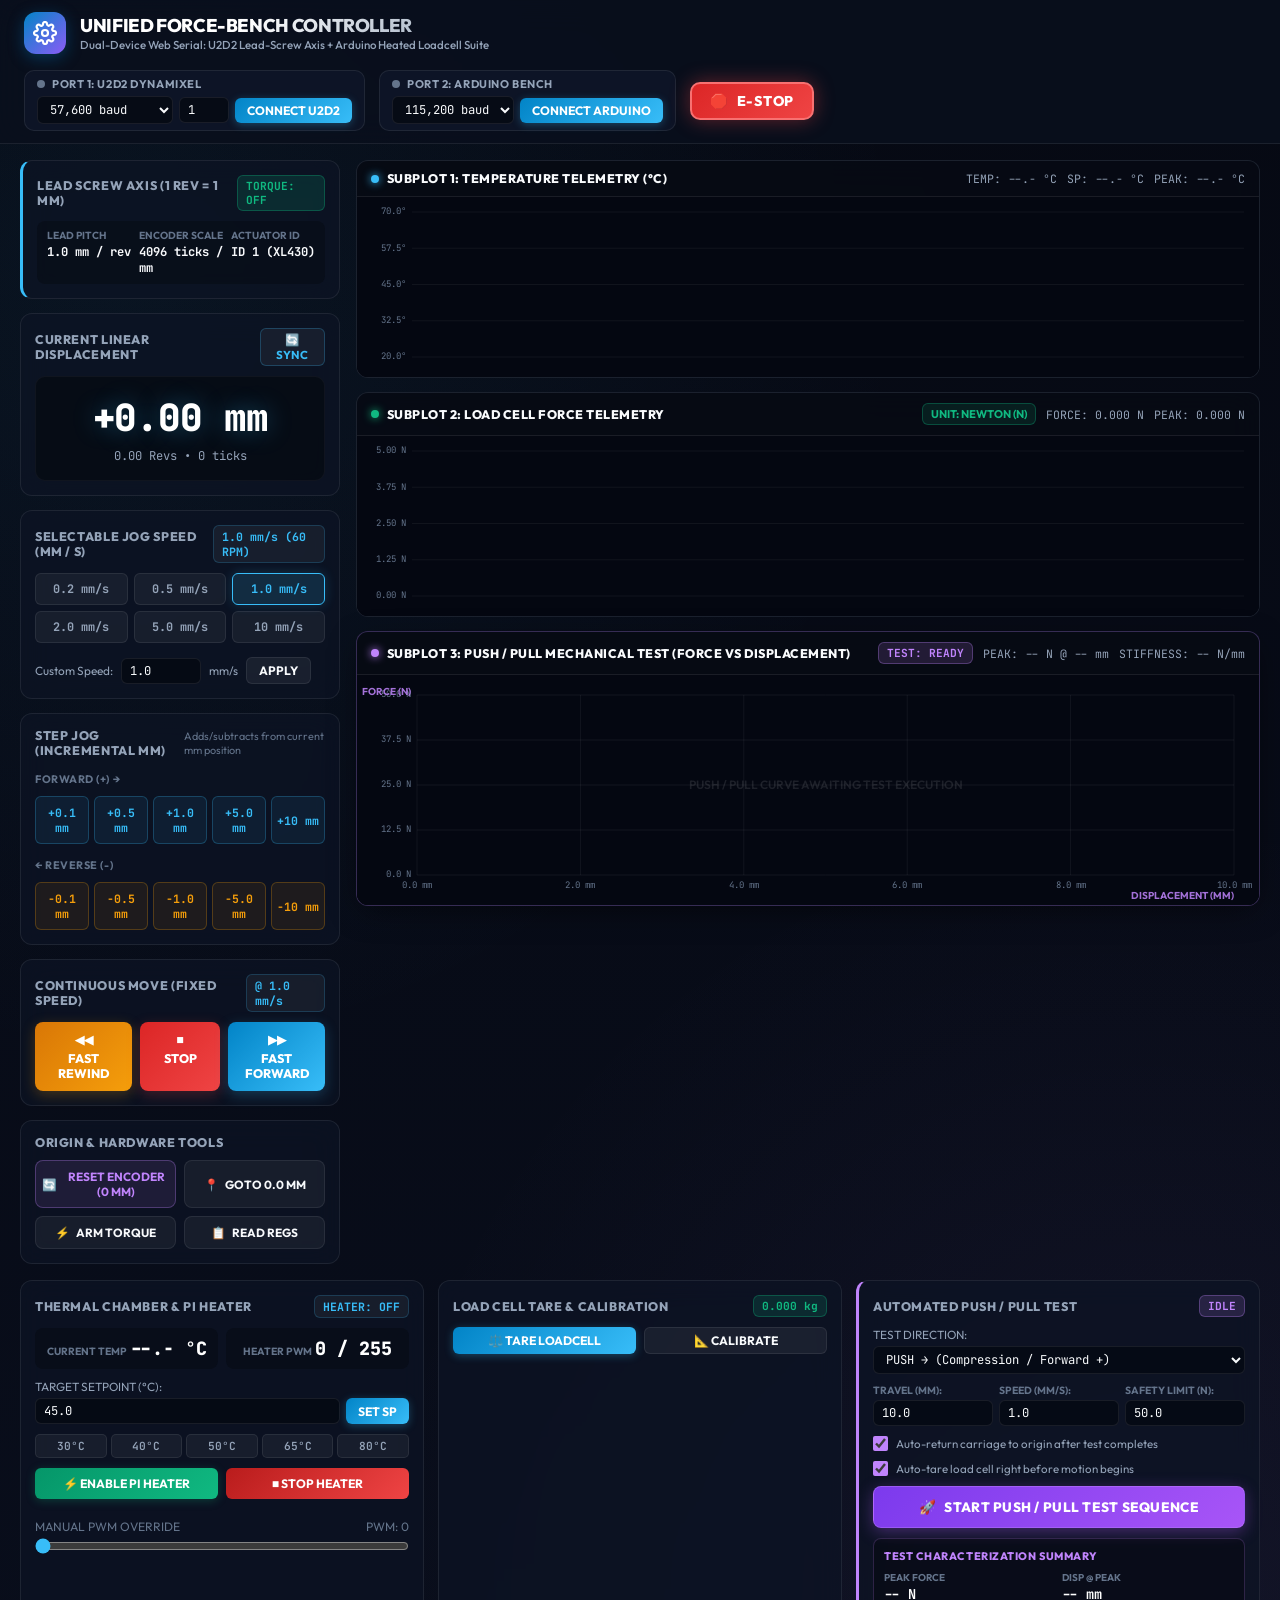
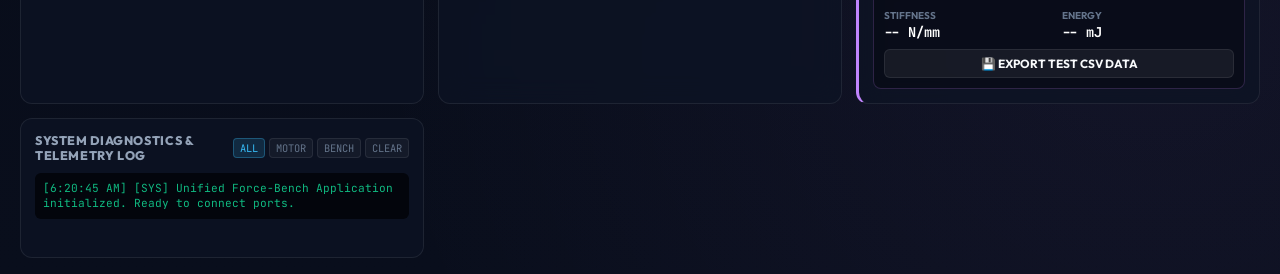
==== UnifiedForceBench/index.html @ 1273f261 "Unified Force Bench web application files" ====
<!DOCTYPE html>
<html lang="en">
<head>
  <meta charset="UTF-8">
  <meta name="viewport" content="width=device-width, initial-scale=1.0">
  <title>Unified Force-Bench Controller</title>
  <meta name="description" content="Unified Web Serial hardware controller for U2D2 Robotis Dynamixel lead-screw actuator and Arduino Heated Force-Bench loadcell telemetry.">

  <!-- Typography: Outfit & JetBrains Mono -->
  <link rel="preconnect" href="https://fonts.googleapis.com">
  <link rel="preconnect" href="https://fonts.gstatic.com" crossorigin>
  <link href="https://fonts.googleapis.com/css2?family=JetBrains+Mono:wght@400;500;600;700&family=Outfit:wght@400;500;600;700;800&display=swap" rel="stylesheet">

  <link rel="stylesheet" href="style.css">
</head>
<body>

  <!-- Top Global Header -->
  <header class="app-header">
    <div class="brand-group">
      <div class="brand-icon">
        <svg viewBox="0 0 24 24" fill="none" stroke="currentColor" stroke-width="2.2" stroke-linecap="round" stroke-linejoin="round">
          <circle cx="12" cy="12" r="3"></circle>
          <path d="M19.4 15a1.65 1.65 0 0 0 .33 1.82l.06.06a2 2 0 0 1 0 2.83 2 2 0 0 1-2.83 0l-.06-.06a1.65 1.65 0 0 0-1.82-.33 1.65 1.65 0 0 0-1 1.51V21a2 2 0 0 1-2 2 2 2 0 0 1-2-2v-.09A1.65 1.65 0 0 0 9 19.4a1.65 1.65 0 0 0-1.82.33l-.06.06a2 2 0 0 1-2.83 0 2 2 0 0 1 0-2.83l.06-.06a1.65 1.65 0 0 0 .33-1.82 1.65 1.65 0 0 0-1.51-1H3a2 2 0 0 1-2-2 2 2 0 0 1 2-2h.09A1.65 1.65 0 0 0 4.6 9a1.65 1.65 0 0 0-.33-1.82l-.06-.06a2 2 0 0 1 0-2.83 2 2 0 0 1 2.83 0l.06.06a1.65 1.65 0 0 0 1.82.33H9a1.65 1.65 0 0 0 1-1.51V3a2 2 0 0 1 2-2 2 2 0 0 1 2 2v.09a1.65 1.65 0 0 0 1 1.51 1.65 1.65 0 0 0 1.82-.33l.06-.06a2 2 0 0 1 2.83 0 2 2 0 0 1 0 2.83l-.06.06a1.65 1.65 0 0 0-.33 1.82V9a1.65 1.65 0 0 0 1.51 1H21a2 2 0 0 1 2 2 2 2 0 0 1-2 2h-.09a1.65 1.65 0 0 0-1.51 1z"></path>
        </svg>
      </div>
      <div>
        <div class="brand-title">UNIFIED FORCE-BENCH CONTROLLER</div>
        <div class="brand-sub">Dual-Device Web Serial: U2D2 Lead-Screw Axis + Arduino Heated Loadcell Suite</div>
      </div>
    </div>

    <!-- Dual Web Serial Ports Bar -->
    <div class="header-ports-row">
      <!-- Port 1: U2D2 Dynamixel Motor -->
      <div class="port-card" id="cardMotorPort">
        <div class="port-header">
          <span class="port-indicator" id="indMotor"></span>
          <span class="port-name">PORT 1: U2D2 DYNAMIXEL</span>
        </div>
        <div class="port-controls">
          <select id="motorBaudSelect" class="port-select">
            <option value="57600" selected>57,600 baud</option>
            <option value="115200">115,200 baud</option>
            <option value="1000000">1,000,000 baud</option>
            <option value="2000000">2,000,000 baud</option>
          </select>
          <input type="number" id="motorIdInput" class="port-input" value="1" min="1" max="253" title="Actuator ID" style="width: 50px;">
          <button id="btnConnectMotor" class="btn-primary-sm">CONNECT U2D2</button>
        </div>
      </div>

      <!-- Port 2: Arduino Heated Force Bench -->
      <div class="port-card" id="cardArduinoPort">
        <div class="port-header">
          <span class="port-indicator" id="indArduino"></span>
          <span class="port-name">PORT 2: ARDUINO BENCH</span>
        </div>
        <div class="port-controls">
          <select id="arduinoBaudSelect" class="port-select">
            <option value="115200" selected>115,200 baud</option>
            <option value="57600">57,600 baud</option>
            <option value="9600">9,600 baud</option>
          </select>
          <button id="btnConnectArduino" class="btn-primary-sm">CONNECT ARDUINO</button>
        </div>
      </div>

      <!-- Master Emergency Stop -->
      <button id="btnEmergencyStop" class="btn-estop" title="Immediately Disarm Motor Torque and Shut Off Heater PWM">
        <span>🛑</span>
        <span>E-STOP</span>
      </button>
    </div>
  </header>

  <!-- Main Multi-Column Workspace -->
  <main class="main-layout">

    <!-- Left Column: Lead Screw Axis Motion Controller -->
    <section class="panel-column motion-column">
      
      <!-- Lead Screw Configuration Specs -->
      <div class="glass-box highlight-box">
        <div class="box-title-row">
          <span class="box-title">LEAD SCREW AXIS (1 REV = 1 MM)</span>
          <span class="badge-emerald" id="badgeTorqueState">TORQUE: OFF</span>
        </div>
        <div class="lead-spec-grid">
          <div class="spec-item">
            <span class="spec-label">LEAD PITCH</span>
            <span class="spec-val">1.0 mm / rev</span>
          </div>
          <div class="spec-item">
            <span class="spec-label">ENCODER SCALE</span>
            <span class="spec-val">4096 ticks / mm</span>
          </div>
          <div class="spec-item">
            <span class="spec-label">ACTUATOR ID</span>
            <span class="spec-val" id="dispActiveId">ID 1 (XL430)</span>
          </div>
        </div>
      </div>

      <!-- Live Linear Position Readout -->
      <div class="glass-box">
        <div class="box-title-row">
          <span class="box-title">CURRENT LINEAR DISPLACEMENT</span>
          <button id="btnSyncMotor" class="btn-icon-text" title="Sync Mode & Torque with Motor">🔄 SYNC</button>
        </div>
        <div class="position-hero">
          <div class="pos-main" id="dispLinearMm">+0.00 mm</div>
          <div class="pos-sub">
            <span id="dispRevs">0.00 Revs</span> &bull;
            <span id="dispTicks">0 ticks</span>
          </div>
        </div>
      </div>

      <!-- Selectable Linear Speed in mm/s -->
      <div class="glass-box">
        <div class="box-title-row">
          <span class="box-title">SELECTABLE JOG SPEED (MM / S)</span>
          <span class="val-pill" id="dispCurrentSpeed">1.0 mm/s (60 RPM)</span>
        </div>
        <div class="speed-preset-grid">
          <button class="speed-btn" data-speed="0.2">0.2 mm/s</button>
          <button class="speed-btn" data-speed="0.5">0.5 mm/s</button>
          <button class="speed-btn active" data-speed="1.0">1.0 mm/s</button>
          <button class="speed-btn" data-speed="2.0">2.0 mm/s</button>
          <button class="speed-btn" data-speed="5.0">5.0 mm/s</button>
          <button class="speed-btn" data-speed="10.0">10 mm/s</button>
        </div>
        <div class="custom-speed-row">
          <label for="inputCustomSpeed">Custom Speed:</label>
          <input type="number" id="inputCustomSpeed" class="input-dark" value="1.0" min="0.1" max="25" step="0.1" style="width: 80px;">
          <span>mm/s</span>
          <button id="btnApplyCustomSpeed" class="btn-subtle">APPLY</button>
        </div>
      </div>

      <!-- Incremental Jog Controls (Relative to Current Position) -->
      <div class="glass-box">
        <div class="box-title-row">
          <span class="box-title">STEP JOG (INCREMENTAL MM)</span>
          <span class="box-sub">Adds/subtracts from current mm position</span>
        </div>
        
        <div class="jog-section-label">FORWARD (+) &rarr;</div>
        <div class="jog-grid">
          <button class="jog-pill jog-fwd" data-jog="0.1">+0.1 mm</button>
          <button class="jog-pill jog-fwd" data-jog="0.5">+0.5 mm</button>
          <button class="jog-pill jog-fwd" data-jog="1.0">+1.0 mm</button>
          <button class="jog-pill jog-fwd" data-jog="5.0">+5.0 mm</button>
          <button class="jog-pill jog-fwd" data-jog="10.0">+10 mm</button>
        </div>

        <div class="jog-section-label">&larr; REVERSE (-)</div>
        <div class="jog-grid">
          <button class="jog-pill jog-rev" data-jog="-0.1">-0.1 mm</button>
          <button class="jog-pill jog-rev" data-jog="-0.5">-0.5 mm</button>
          <button class="jog-pill jog-rev" data-jog="-1.0">-1.0 mm</button>
          <button class="jog-pill jog-rev" data-jog="-5.0">-5.0 mm</button>
          <button class="jog-pill jog-rev" data-jog="-10.0">-10 mm</button>
        </div>
      </div>

      <!-- Continuous Move (Fast Forward & Rewind) -->
      <div class="glass-box">
        <div class="box-title-row">
          <span class="box-title">CONTINUOUS MOVE (FIXED SPEED)</span>
          <span class="val-pill" id="dispContSpeed">@ 1.0 mm/s</span>
        </div>
        <div class="continuous-btn-group">
          <button id="btnFastRewind" class="btn-continuous btn-rewind" title="Continuous Move Reverse at current speed">
            <span>◀◀</span>
            <span>FAST REWIND</span>
          </button>
          <button id="btnHaltMotion" class="btn-continuous btn-halt" title="Immediately Stop Motor">
            <span>■</span>
            <span>STOP</span>
          </button>
          <button id="btnFastForward" class="btn-continuous btn-forward" title="Continuous Move Forward at current speed">
            <span>▶▶</span>
            <span>FAST FORWARD</span>
          </button>
        </div>
      </div>

      <!-- Origin & Multi-Turn Encoder Tools -->
      <div class="glass-box">
        <div class="box-title">ORIGIN & HARDWARE TOOLS</div>
        <div class="tools-btn-grid">
          <button id="btnResetEncoder" class="btn-tool btn-tool-purple" title="Execute Protocol 2.0 Clear (0x10) instruction to zero multi-turn encoder at current location">
            <span>🔄</span>
            <span>RESET ENCODER (0 MM)</span>
          </button>
          <button id="btnGotoOrigin" class="btn-tool" title="Rotate carriage directly to 0.0 mm origin">
            <span>📍</span>
            <span>GOTO 0.0 MM</span>
          </button>
          <button id="btnToggleTorque" class="btn-tool" title="Arm or Disarm Motor Torque">
            <span>⚡</span>
            <span id="labelToggleTorque">ARM TORQUE</span>
          </button>
          <button id="btnHomingOffset" class="btn-tool" title="Read current actuator hardware registers">
            <span>📋</span>
            <span>READ REGS</span>
          </button>
        </div>
      </div>

    </section>

    <!-- Center Column: Triple Subplots Oscilloscope -->
    <section class="panel-column plot-column">
      
      <!-- Subplot 1: Temperature vs Time -->
      <div class="plot-card">
        <div class="plot-card-header">
          <div class="plot-title-group">
            <span class="plot-dot dot-cyan"></span>
            <span class="plot-name">SUBPLOT 1: TEMPERATURE TELEMETRY (&deg;C)</span>
          </div>
          <div class="plot-meta-group">
            <span class="plot-stat" id="statLiveTemp">TEMP: --.- &deg;C</span>
            <span class="plot-stat" id="statLiveSp">SP: --.- &deg;C</span>
            <span class="plot-stat" id="statPeakTemp">PEAK: --.- &deg;C</span>
          </div>
        </div>
        <div class="canvas-wrapper">
          <canvas id="canvasTempPlot" height="180"></canvas>
        </div>
      </div>

      <!-- Subplot 2: Force / Weight vs Time -->
      <div class="plot-card">
        <div class="plot-card-header">
          <div class="plot-title-group">
            <span class="plot-dot dot-emerald"></span>
            <span class="plot-name">SUBPLOT 2: LOAD CELL FORCE TELEMETRY</span>
          </div>
          <div class="plot-meta-group">
            <button id="btnToggleUnits" class="btn-unit-toggle" title="Toggle between Newtons (N) and Kilograms (kg)">UNIT: NEWTON (N)</button>
            <span class="plot-stat" id="statLiveForce">FORCE: 0.000 N</span>
            <span class="plot-stat" id="statPeakForce">PEAK: 0.000 N</span>
          </div>
        </div>
        <div class="canvas-wrapper">
          <canvas id="canvasForcePlot" height="180"></canvas>
        </div>
      </div>

      <!-- Subplot 3: Push / Pull Test (Force vs Displacement) -->
      <div class="plot-card reserved-plot-card">
        <div class="plot-card-header">
          <div class="plot-title-group">
            <span class="plot-dot dot-purple"></span>
            <span class="plot-name">SUBPLOT 3: PUSH / PULL MECHANICAL TEST (FORCE VS DISPLACEMENT)</span>
          </div>
          <div class="plot-meta-group">
            <span class="badge-purple" id="badgeTestState">TEST: READY</span>
            <span class="plot-stat" id="statTestPeak">PEAK: -- N @ -- mm</span>
            <span class="plot-stat" id="statTestStiffness">STIFFNESS: -- N/mm</span>
          </div>
        </div>
        <div class="canvas-wrapper">
          <canvas id="canvasPushPullPlot" height="230"></canvas>
        </div>
      </div>

    </section>

    <!-- Right Column: Thermal Chamber & Automated Push/Pull Runner -->
    <section class="panel-column controls-column">

      <!-- Thermal Chamber & PI Heater Control -->
      <div class="glass-box">
        <div class="box-title-row">
          <span class="box-title">THERMAL CHAMBER & PI HEATER</span>
          <span class="val-pill" id="dispHeaterState">HEATER: OFF</span>
        </div>

        <div class="chamber-grid">
          <div class="chamber-stat-box">
            <span class="stat-box-title">CURRENT TEMP</span>
            <span class="stat-box-val" id="dispChamberTemp">--.- &deg;C</span>
          </div>
          <div class="chamber-stat-box">
            <span class="stat-box-title">HEATER PWM</span>
            <span class="stat-box-val" id="dispChamberPwm">0 / 255</span>
          </div>
        </div>

        <!-- Target Setpoint Input & Presets -->
        <div class="form-row">
          <label for="inputTempSetpoint">TARGET SETPOINT (&deg;C):</label>
          <div style="display: flex; gap: 6px; flex: 1;">
            <input type="number" id="inputTempSetpoint" class="input-dark" value="45.0" min="20" max="150" step="1" style="flex: 1;">
            <button id="btnSetTempSp" class="btn-primary-sm">SET SP</button>
          </div>
        </div>
        <div class="quick-preset-row">
          <button class="preset-btn" data-sp="30">30&deg;C</button>
          <button class="preset-btn" data-sp="40">40&deg;C</button>
          <button class="preset-btn" data-sp="50">50&deg;C</button>
          <button class="preset-btn" data-sp="65">65&deg;C</button>
          <button class="preset-btn" data-sp="80">80&deg;C</button>
        </div>

        <!-- Heater Actions -->
        <div class="dual-btn-row">
          <button id="btnStartHeater" class="btn-accent" title="Send START to Arduino to enable PI closed-loop heating">⚡ ENABLE PI HEATER</button>
          <button id="btnStopHeater" class="btn-danger-sm" title="Send STOP to Arduino to shut off heater">■ STOP HEATER</button>
        </div>

        <!-- Manual PWM Slider -->
        <div class="form-row" style="margin-top: 10px;">
          <div style="display: flex; justify-content: space-between; width: 100%; font-size: 0.76rem; color: var(--text-dim);">
            <span>MANUAL PWM OVERRIDE</span>
            <span id="dispManualPwmVal">PWM: 0</span>
          </div>
          <input type="range" id="sliderManualPwm" min="0" max="255" value="0" class="range-slider">
        </div>
      </div>

      <!-- Load Cell Actions -->
      <div class="glass-box">
        <div class="box-title-row">
          <span class="box-title">LOAD CELL TARE & CALIBRATION</span>
          <span class="badge-emerald" id="dispLoadcellWeight">0.000 kg</span>
        </div>
        <div class="dual-btn-row">
          <button id="btnTareLoadcell" class="btn-primary-sm" title="Send TARE command to zero the HX711 load cell">⚖️ TARE LOADCELL</button>
          <button id="btnCalibratePrompt" class="btn-subtle" title="Calibrate scale with known test weight">📐 CALIBRATE</button>
        </div>
      </div>

      <!-- Push / Pull Automated Mechanical Test Runner -->
      <div class="glass-box highlight-purple">
        <div class="box-title-row">
          <span class="box-title">AUTOMATED PUSH / PULL TEST</span>
          <span class="badge-purple" id="dispTestPhase">IDLE</span>
        </div>

        <div class="form-row">
          <label for="selectTestDirection">TEST DIRECTION:</label>
          <select id="selectTestDirection" class="input-dark">
            <option value="push" selected>PUSH &rarr; (Compression / Forward +)</option>
            <option value="pull">PULL &larr; (Tension / Reverse -)</option>
          </select>
        </div>

        <div class="test-param-grid">
          <div class="param-group">
            <label for="inputTestDistance">TRAVEL (MM):</label>
            <input type="number" id="inputTestDistance" class="input-dark" value="10.0" min="0.5" max="150" step="0.5">
          </div>
          <div class="param-group">
            <label for="inputTestSpeed">SPEED (MM/S):</label>
            <input type="number" id="inputTestSpeed" class="input-dark" value="1.0" min="0.1" max="15" step="0.2">
          </div>
          <div class="param-group">
            <label for="inputMaxForceLimit">SAFETY LIMIT (N):</label>
            <input type="number" id="inputMaxForceLimit" class="input-dark" value="50.0" min="1" max="500" step="5" title="Automatic emergency halt if force exceeds this limit">
          </div>
        </div>

        <div class="checkbox-row">
          <input type="checkbox" id="checkAutoReturn" checked>
          <label for="checkAutoReturn">Auto-return carriage to origin after test completes</label>
        </div>

        <div class="checkbox-row">
          <input type="checkbox" id="checkAutoTare" checked>
          <label for="checkAutoTare">Auto-tare load cell right before motion begins</label>
        </div>

        <!-- Start / Abort Test Button -->
        <button id="btnExecuteTest" class="btn-purple-lg">
          <span>🚀</span>
          <span id="labelExecuteTest">START PUSH / PULL TEST SEQUENCE</span>
        </button>

        <!-- Test Results Card -->
        <div class="test-results-card" id="cardTestResults">
          <div class="results-header">TEST CHARACTERIZATION SUMMARY</div>
          <div class="results-grid">
            <div class="res-item">
              <span class="res-lbl">PEAK FORCE</span>
              <span class="res-val" id="resPeakForce">-- N</span>
            </div>
            <div class="res-item">
              <span class="res-lbl">DISP @ PEAK</span>
              <span class="res-val" id="resPeakDisp">-- mm</span>
            </div>
            <div class="res-item">
              <span class="res-lbl">STIFFNESS</span>
              <span class="res-val" id="resStiffness">-- N/mm</span>
            </div>
            <div class="res-item">
              <span class="res-lbl">ENERGY</span>
              <span class="res-val" id="resEnergy">-- mJ</span>
            </div>
          </div>
          <button id="btnExportCsv" class="btn-csv" disabled>💾 EXPORT TEST CSV DATA</button>
        </div>
      </div>

      <!-- Real-Time Terminal & Diagnostics -->
      <div class="glass-box terminal-box">
        <div class="box-title-row">
          <span class="box-title">SYSTEM DIAGNOSTICS & TELEMETRY LOG</span>
          <div class="filter-tabs">
            <button class="tab-btn active" data-filter="all">ALL</button>
            <button class="tab-btn" data-filter="motor">MOTOR</button>
            <button class="tab-btn" data-filter="bench">BENCH</button>
            <button id="btnClearTerm" class="tab-btn">CLEAR</button>
          </div>
        </div>
        <div class="terminal-log" id="termOutput"></div>
      </div>

    </section>

  </main>

  <!-- Communication Libraries & Logic -->
  <script src="protocol.js"></script>
  <script src="app.js"></script>
</body>
</html>
---- UnifiedForceBench/style.css ----
/* ==========================================================================
   Unified Force-Bench Controller - Master Theme & Stylesheet
   ========================================================================== */

:root {
  --font-main: 'Outfit', -apple-system, BlinkMacSystemFont, 'Segoe UI', Roboto, sans-serif;
  --font-mono: 'JetBrains Mono', monospace;

  /* Theme Palette */
  --bg-main: #060913;
  --bg-panel: rgba(13, 20, 36, 0.72);
  --bg-panel-hover: rgba(18, 28, 50, 0.85);
  --bg-card: rgba(10, 16, 30, 0.85);
  --bg-input: rgba(6, 10, 20, 0.9);

  --border: rgba(255, 255, 255, 0.08);
  --border-subtle: rgba(255, 255, 255, 0.05);
  --border-focus: rgba(56, 189, 248, 0.5);

  --accent-cyan: #38bdf8;
  --accent-cyan-glow: rgba(56, 189, 248, 0.25);
  --accent-emerald: #10b981;
  --accent-emerald-glow: rgba(16, 185, 129, 0.25);
  --accent-amber: #f59e0b;
  --accent-purple: #c084fc;
  --accent-purple-glow: rgba(192, 132, 252, 0.25);
  --accent-rose: #f43f5e;
  --accent-rose-glow: rgba(244, 63, 94, 0.35);

  --text-main: #f8fafc;
  --text-secondary: #94a3b8;
  --text-dim: #64748b;
}

* {
  box-sizing: border-box;
  margin: 0;
  padding: 0;
}

body {
  font-family: var(--font-main);
  background-color: var(--bg-main);
  background-image: 
    radial-gradient(circle at 10% 15%, rgba(56, 189, 248, 0.06) 0%, transparent 40%),
    radial-gradient(circle at 90% 85%, rgba(192, 132, 252, 0.06) 0%, transparent 40%),
    linear-gradient(180deg, #060913 0%, #090e1c 100%);
  color: var(--text-main);
  min-height: 100vh;
  display: flex;
  flex-direction: column;
  overflow-x: hidden;
}

/* ==========================================================================
   Header & Dual Port Connections
   ========================================================================== */

.app-header {
  display: flex;
  justify-content: space-between;
  align-items: center;
  padding: 12px 24px;
  background: rgba(10, 15, 29, 0.88);
  backdrop-filter: blur(16px);
  border-bottom: 1px solid var(--border);
  position: sticky;
  top: 0;
  z-index: 100;
  flex-wrap: wrap;
  gap: 16px;
}

.brand-group {
  display: flex;
  align-items: center;
  gap: 14px;
}

.brand-icon {
  width: 42px;
  height: 42px;
  background: linear-gradient(135deg, #0284c7, #8b5cf6);
  border-radius: 12px;
  display: flex;
  align-items: center;
  justify-content: center;
  color: #fff;
  box-shadow: 0 4px 16px rgba(2, 132, 199, 0.35);
}

.brand-icon svg {
  width: 24px;
  height: 24px;
}

.brand-title {
  font-size: 1.15rem;
  font-weight: 800;
  letter-spacing: -0.02em;
  background: linear-gradient(135deg, #ffffff 40%, #94a3b8 100%);
  -webkit-background-clip: text;
  -webkit-text-fill-color: transparent;
}

.brand-sub {
  font-size: 0.72rem;
  color: var(--text-secondary);
  font-weight: 500;
}

.header-ports-row {
  display: flex;
  align-items: center;
  gap: 14px;
  flex-wrap: wrap;
}

.port-card {
  background: rgba(15, 23, 42, 0.8);
  border: 1px solid var(--border);
  border-radius: 10px;
  padding: 6px 12px;
  display: flex;
  flex-direction: column;
  gap: 5px;
}

.port-card.connected {
  border-color: rgba(16, 185, 129, 0.4);
  box-shadow: 0 0 16px -2px rgba(16, 185, 129, 0.2);
}

.port-header {
  display: flex;
  align-items: center;
  gap: 7px;
  font-size: 0.7rem;
  font-weight: 700;
  color: var(--text-secondary);
  letter-spacing: 0.05em;
  text-transform: uppercase;
}

.port-indicator {
  width: 8px;
  height: 8px;
  border-radius: 50%;
  background: #64748b;
  transition: all 0.3s ease;
}

.port-card.connected .port-indicator {
  background: var(--accent-emerald);
  box-shadow: 0 0 10px var(--accent-emerald);
}

.port-controls {
  display: flex;
  align-items: center;
  gap: 6px;
}

.port-select, .port-input, .input-dark {
  background: var(--bg-input);
  border: 1px solid var(--border);
  color: var(--text-main);
  font-family: var(--font-mono);
  font-size: 0.76rem;
  border-radius: 6px;
  padding: 4px 8px;
  outline: none;
  transition: border-color 0.2s;
}

.port-select:focus, .port-input:focus, .input-dark:focus {
  border-color: var(--border-focus);
}

.btn-primary-sm, .btn-danger-sm, .btn-subtle, .btn-unit-toggle, .btn-icon-text {
  font-family: var(--font-main);
  font-size: 0.76rem;
  font-weight: 700;
  padding: 5px 12px;
  border-radius: 6px;
  border: none;
  cursor: pointer;
  transition: all 0.2s cubic-bezier(0.16, 1, 0.3, 1);
  user-select: none;
}

.btn-primary-sm {
  background: linear-gradient(135deg, #0284c7, #38bdf8);
  color: #fff;
  box-shadow: 0 2px 8px rgba(56, 189, 248, 0.3);
}

.btn-primary-sm:hover:not(:disabled) {
  transform: translateY(-1px);
  box-shadow: 0 4px 12px rgba(56, 189, 248, 0.45);
}

.btn-danger-sm {
  background: linear-gradient(135deg, #b91c1c, #ef4444);
  color: #fff;
}

.btn-danger-sm:hover:not(:disabled) {
  background: linear-gradient(135deg, #dc2626, #f87171);
}

.btn-subtle {
  background: rgba(255, 255, 255, 0.06);
  color: var(--text-main);
  border: 1px solid var(--border);
}

.btn-subtle:hover:not(:disabled) {
  background: rgba(255, 255, 255, 0.12);
  border-color: rgba(255, 255, 255, 0.2);
}

.btn-icon-text {
  background: rgba(255, 255, 255, 0.05);
  color: var(--accent-cyan);
  border: 1px solid rgba(56, 189, 248, 0.25);
  padding: 3px 8px;
  font-size: 0.72rem;
}

.btn-estop {
  background: linear-gradient(135deg, #dc2626, #ef4444);
  color: #fff;
  font-family: var(--font-main);
  font-size: 0.88rem;
  font-weight: 800;
  letter-spacing: 0.05em;
  padding: 8px 18px;
  border-radius: 10px;
  border: 2px solid #f87171;
  box-shadow: 0 0 20px rgba(239, 68, 68, 0.4);
  display: flex;
  align-items: center;
  gap: 8px;
  cursor: pointer;
  transition: all 0.2s cubic-bezier(0.16, 1, 0.3, 1);
}

.btn-estop:hover {
  transform: scale(1.04);
  box-shadow: 0 0 28px rgba(239, 68, 68, 0.65);
}

/* ==========================================================================
   Main 3-Column Layout
   ========================================================================== */

.main-layout {
  display: grid;
  grid-template-columns: 340px 1fr 340px;
  gap: 16px;
  padding: 16px 20px;
  flex: 1;
}

@media (max-width: 1400px) {
  .main-layout {
    grid-template-columns: 320px 1fr;
  }
  .controls-column {
    grid-column: 1 / -1;
    display: grid !important;
    grid-template-columns: repeat(auto-fit, minmax(320px, 1fr));
    gap: 16px;
  }
}

@media (max-width: 900px) {
  .main-layout {
    grid-template-columns: 1fr;
  }
}

.panel-column {
  display: flex;
  flex-direction: column;
  gap: 14px;
}

/* Glass Box Containers */
.glass-box {
  background: var(--bg-panel);
  backdrop-filter: blur(14px);
  border: 1px solid var(--border);
  border-radius: 12px;
  padding: 14px;
  display: flex;
  flex-direction: column;
  gap: 10px;
  position: relative;
  transition: all 0.2s ease;
}

.glass-box:hover {
  border-color: rgba(255, 255, 255, 0.12);
}

.highlight-box {
  border-left: 3px solid var(--accent-cyan);
}

.highlight-purple {
  border-left: 3px solid var(--accent-purple);
}

.box-title-row {
  display: flex;
  justify-content: space-between;
  align-items: center;
  gap: 8px;
}

.box-title {
  font-size: 0.78rem;
  font-weight: 800;
  letter-spacing: 0.05em;
  text-transform: uppercase;
  color: var(--text-secondary);
}

.box-sub {
  font-size: 0.68rem;
  color: var(--text-dim);
}

.val-pill {
  font-family: var(--font-mono);
  font-size: 0.72rem;
  font-weight: 700;
  padding: 3px 8px;
  border-radius: 6px;
  background: rgba(255, 255, 255, 0.05);
  color: var(--accent-cyan);
  border: 1px solid rgba(56, 189, 248, 0.2);
}

.badge-emerald {
  font-family: var(--font-mono);
  font-size: 0.7rem;
  font-weight: 700;
  padding: 3px 8px;
  border-radius: 6px;
  background: rgba(16, 185, 129, 0.15);
  color: var(--accent-emerald);
  border: 1px solid rgba(16, 185, 129, 0.3);
}

.badge-purple {
  font-family: var(--font-mono);
  font-size: 0.7rem;
  font-weight: 700;
  padding: 3px 8px;
  border-radius: 6px;
  background: rgba(192, 132, 252, 0.15);
  color: var(--accent-purple);
  border: 1px solid rgba(192, 132, 252, 0.3);
}

/* Lead Screw Specs Grid */
.lead-spec-grid {
  display: grid;
  grid-template-columns: 1fr 1fr 1fr;
  gap: 8px;
  background: rgba(0, 0, 0, 0.25);
  border-radius: 8px;
  padding: 8px 10px;
}

.spec-item {
  display: flex;
  flex-direction: column;
  gap: 2px;
}

.spec-label {
  font-size: 0.64rem;
  color: var(--text-dim);
  font-weight: 700;
}

.spec-val {
  font-family: var(--font-mono);
  font-size: 0.76rem;
  font-weight: 700;
  color: var(--text-main);
}

/* Live Position Readout Hero */
.position-hero {
  background: rgba(0, 0, 0, 0.35);
  border: 1px solid rgba(255, 255, 255, 0.04);
  border-radius: 10px;
  padding: 16px;
  text-align: center;
  display: flex;
  flex-direction: column;
  gap: 6px;
}

.pos-main {
  font-family: var(--font-mono);
  font-size: 2.35rem;
  font-weight: 800;
  letter-spacing: -0.03em;
  color: #fff;
  text-shadow: 0 0 24px rgba(56, 189, 248, 0.35);
}

.pos-sub {
  font-family: var(--font-mono);
  font-size: 0.76rem;
  color: var(--text-secondary);
}

/* Speed Presets Grid */
.speed-preset-grid {
  display: grid;
  grid-template-columns: repeat(3, 1fr);
  gap: 6px;
}

.speed-btn {
  background: rgba(255, 255, 255, 0.05);
  border: 1px solid var(--border);
  color: var(--text-secondary);
  font-family: var(--font-mono);
  font-size: 0.74rem;
  font-weight: 700;
  padding: 7px 4px;
  border-radius: 6px;
  cursor: pointer;
  transition: all 0.2s;
}

.speed-btn:hover {
  background: rgba(255, 255, 255, 0.09);
  color: var(--text-main);
}

.speed-btn.active {
  background: rgba(56, 189, 248, 0.15);
  border-color: var(--accent-cyan);
  color: var(--accent-cyan);
  box-shadow: 0 0 12px rgba(56, 189, 248, 0.2);
}

.custom-speed-row {
  display: flex;
  align-items: center;
  gap: 8px;
  font-size: 0.74rem;
  color: var(--text-secondary);
  margin-top: 4px;
}

/* Jog Incremental Step Buttons */
.jog-section-label {
  font-size: 0.68rem;
  font-weight: 700;
  color: var(--text-dim);
  letter-spacing: 0.05em;
  margin-top: 4px;
}

.jog-grid {
  display: grid;
  grid-template-columns: repeat(5, 1fr);
  gap: 5px;
}

.jog-pill {
  font-family: var(--font-mono);
  font-size: 0.72rem;
  font-weight: 700;
  padding: 8px 2px;
  border-radius: 6px;
  border: 1px solid var(--border);
  cursor: pointer;
  transition: all 0.15s ease;
  user-select: none;
}

.jog-fwd {
  background: rgba(56, 189, 248, 0.08);
  color: var(--accent-cyan);
  border-color: rgba(56, 189, 248, 0.25);
}

.jog-fwd:hover {
  background: rgba(56, 189, 248, 0.2);
  transform: translateY(-1px);
  box-shadow: 0 2px 8px rgba(56, 189, 248, 0.3);
}

.jog-rev {
  background: rgba(245, 158, 11, 0.08);
  color: var(--accent-amber);
  border-color: rgba(245, 158, 11, 0.25);
}

.jog-rev:hover {
  background: rgba(245, 158, 11, 0.2);
  transform: translateY(-1px);
  box-shadow: 0 2px 8px rgba(245, 158, 11, 0.3);
}

/* Continuous Move Buttons */
.continuous-btn-group {
  display: grid;
  grid-template-columns: 1fr 80px 1fr;
  gap: 8px;
}

.btn-continuous {
  font-family: var(--font-main);
  font-size: 0.78rem;
  font-weight: 800;
  padding: 10px 8px;
  border-radius: 8px;
  border: none;
  cursor: pointer;
  display: flex;
  flex-direction: column;
  align-items: center;
  gap: 4px;
  transition: all 0.2s cubic-bezier(0.16, 1, 0.3, 1);
  user-select: none;
}

.btn-rewind {
  background: linear-gradient(135deg, #d97706, #f59e0b);
  color: #fff;
  box-shadow: 0 4px 14px rgba(245, 158, 11, 0.25);
}

.btn-rewind:hover:not(:disabled) {
  transform: translateY(-1px);
  box-shadow: 0 6px 18px rgba(245, 158, 11, 0.4);
}

.btn-halt {
  background: linear-gradient(135deg, #dc2626, #ef4444);
  color: #fff;
  box-shadow: 0 4px 14px rgba(239, 68, 68, 0.25);
}

.btn-halt:hover:not(:disabled) {
  transform: translateY(-1px);
  box-shadow: 0 6px 18px rgba(239, 68, 68, 0.4);
}

.btn-forward {
  background: linear-gradient(135deg, #0284c7, #38bdf8);
  color: #fff;
  box-shadow: 0 4px 14px rgba(56, 189, 248, 0.25);
}

.btn-forward:hover:not(:disabled) {
  transform: translateY(-1px);
  box-shadow: 0 6px 18px rgba(56, 189, 248, 0.4);
}

/* Tools Buttons Grid */
.tools-btn-grid {
  display: grid;
  grid-template-columns: 1fr 1fr;
  gap: 8px;
}

.btn-tool {
  background: rgba(255, 255, 255, 0.05);
  border: 1px solid var(--border);
  color: var(--text-main);
  font-family: var(--font-main);
  font-size: 0.74rem;
  font-weight: 700;
  padding: 8px 6px;
  border-radius: 8px;
  cursor: pointer;
  display: flex;
  align-items: center;
  justify-content: center;
  gap: 6px;
  transition: all 0.2s;
}

.btn-tool:hover {
  background: rgba(255, 255, 255, 0.1);
  border-color: rgba(255, 255, 255, 0.2);
}

.btn-tool-purple {
  background: rgba(192, 132, 252, 0.1);
  border-color: rgba(192, 132, 252, 0.3);
  color: var(--accent-purple);
}

.btn-tool-purple:hover {
  background: rgba(192, 132, 252, 0.2);
  box-shadow: 0 0 12px rgba(192, 132, 252, 0.25);
}

/* ==========================================================================
   Center Column: Triple Oscilloscope Subplots
   ========================================================================== */

.plot-card {
  background: var(--bg-card);
  backdrop-filter: blur(16px);
  border: 1px solid var(--border);
  border-radius: 12px;
  overflow: hidden;
  display: flex;
  flex-direction: column;
}

.plot-card-header {
  display: flex;
  justify-content: space-between;
  align-items: center;
  padding: 10px 14px;
  background: rgba(0, 0, 0, 0.3);
  border-bottom: 1px solid var(--border);
  flex-wrap: wrap;
  gap: 8px;
}

.plot-title-group {
  display: flex;
  align-items: center;
  gap: 8px;
}

.plot-dot {
  width: 8px;
  height: 8px;
  border-radius: 50%;
}

.dot-cyan { background: var(--accent-cyan); box-shadow: 0 0 8px var(--accent-cyan); }
.dot-emerald { background: var(--accent-emerald); box-shadow: 0 0 8px var(--accent-emerald); }
.dot-purple { background: var(--accent-purple); box-shadow: 0 0 8px var(--accent-purple); }

.plot-name {
  font-size: 0.78rem;
  font-weight: 800;
  letter-spacing: 0.04em;
  color: var(--text-main);
}

.plot-meta-group {
  display: flex;
  align-items: center;
  gap: 10px;
}

.plot-stat {
  font-family: var(--font-mono);
  font-size: 0.72rem;
  color: var(--text-secondary);
}

.btn-unit-toggle {
  background: rgba(16, 185, 129, 0.12);
  border: 1px solid rgba(16, 185, 129, 0.3);
  color: var(--accent-emerald);
  padding: 3px 8px;
  font-size: 0.7rem;
}

.btn-unit-toggle:hover {
  background: rgba(16, 185, 129, 0.22);
}

.canvas-wrapper {
  position: relative;
  width: 100%;
  background: #040711;
}

.canvas-wrapper canvas {
  width: 100%;
  display: block;
}

.reserved-plot-card {
  border-color: rgba(192, 132, 252, 0.25);
  box-shadow: 0 8px 32px -8px rgba(0, 0, 0, 0.6);
}

/* ==========================================================================
   Right Column: Chamber & Push/Pull Controls
   ========================================================================== */

.chamber-grid {
  display: grid;
  grid-template-columns: 1fr 1fr;
  gap: 8px;
}

.chamber-stat-box {
  background: rgba(0, 0, 0, 0.25);
  border-radius: 8px;
  padding: 8px 10px;
  text-align: center;
}

.stat-box-title {
  font-size: 0.65rem;
  color: var(--text-dim);
  font-weight: 700;
}

.stat-box-val {
  font-family: var(--font-mono);
  font-size: 1.15rem;
  font-weight: 800;
  color: #fff;
}

.form-row {
  display: flex;
  flex-direction: column;
  gap: 4px;
  font-size: 0.74rem;
  color: var(--text-secondary);
}

.quick-preset-row {
  display: grid;
  grid-template-columns: repeat(5, 1fr);
  gap: 4px;
}

.preset-btn {
  background: rgba(255, 255, 255, 0.05);
  border: 1px solid var(--border);
  color: var(--text-secondary);
  font-family: var(--font-mono);
  font-size: 0.7rem;
  font-weight: 600;
  padding: 4px 2px;
  border-radius: 5px;
  cursor: pointer;
  transition: all 0.2s;
}

.preset-btn:hover {
  background: rgba(56, 189, 248, 0.15);
  color: var(--accent-cyan);
}

.dual-btn-row {
  display: grid;
  grid-template-columns: 1fr 1fr;
  gap: 8px;
}

.btn-accent {
  background: linear-gradient(135deg, #059669, #10b981);
  color: #fff;
  font-family: var(--font-main);
  font-size: 0.76rem;
  font-weight: 700;
  padding: 8px 10px;
  border-radius: 6px;
  border: none;
  cursor: pointer;
  box-shadow: 0 2px 10px rgba(16, 185, 129, 0.25);
}

.btn-accent:hover {
  background: linear-gradient(135deg, #047857, #059669);
}

.range-slider {
  width: 100%;
  accent-color: var(--accent-cyan);
  cursor: pointer;
}

/* Push / Pull Automated Runner */
.test-param-grid {
  display: grid;
  grid-template-columns: 1fr 1fr 1fr;
  gap: 6px;
}

.param-group {
  display: flex;
  flex-direction: column;
  gap: 3px;
}

.param-group label {
  font-size: 0.65rem;
  font-weight: 700;
  color: var(--text-dim);
}

.checkbox-row {
  display: flex;
  align-items: center;
  gap: 8px;
  font-size: 0.72rem;
  color: var(--text-secondary);
  cursor: pointer;
}

.checkbox-row input[type="checkbox"] {
  accent-color: var(--accent-purple);
  width: 15px;
  height: 15px;
  cursor: pointer;
}

.btn-purple-lg {
  background: linear-gradient(135deg, #7c3aed, #a855f7);
  color: #fff;
  font-family: var(--font-main);
  font-size: 0.85rem;
  font-weight: 800;
  letter-spacing: 0.02em;
  padding: 11px 16px;
  border-radius: 8px;
  border: 1px solid rgba(192, 132, 252, 0.4);
  box-shadow: 0 4px 16px rgba(168, 85, 247, 0.35);
  display: flex;
  align-items: center;
  justify-content: center;
  gap: 8px;
  cursor: pointer;
  transition: all 0.2s cubic-bezier(0.16, 1, 0.3, 1);
}

.btn-purple-lg:hover:not(:disabled) {
  transform: translateY(-1px);
  box-shadow: 0 6px 22px rgba(168, 85, 247, 0.5);
}

.btn-purple-lg.abort-mode {
  background: linear-gradient(135deg, #dc2626, #ef4444);
  border-color: #f87171;
  box-shadow: 0 4px 16px rgba(239, 68, 68, 0.4);
}

/* Test Results Card */
.test-results-card {
  background: rgba(0, 0, 0, 0.3);
  border: 1px solid rgba(192, 132, 252, 0.2);
  border-radius: 8px;
  padding: 10px;
  display: flex;
  flex-direction: column;
  gap: 8px;
}

.results-header {
  font-size: 0.68rem;
  font-weight: 800;
  color: var(--accent-purple);
  letter-spacing: 0.05em;
}

.results-grid {
  display: grid;
  grid-template-columns: 1fr 1fr;
  gap: 6px;
}

.res-item {
  display: flex;
  flex-direction: column;
  gap: 1px;
}

.res-lbl {
  font-size: 0.62rem;
  color: var(--text-dim);
  font-weight: 700;
}

.res-val {
  font-family: var(--font-mono);
  font-size: 0.85rem;
  font-weight: 700;
  color: #fff;
}

.btn-csv {
  background: rgba(255, 255, 255, 0.06);
  border: 1px solid var(--border);
  color: var(--text-main);
  font-family: var(--font-main);
  font-size: 0.74rem;
  font-weight: 700;
  padding: 6px 10px;
  border-radius: 6px;
  cursor: pointer;
  transition: all 0.2s;
}

.btn-csv:hover:not(:disabled) {
  background: rgba(255, 255, 255, 0.12);
}

/* Terminal Log */
.terminal-box {
  flex: 1;
  min-height: 140px;
}

.filter-tabs {
  display: flex;
  gap: 4px;
}

.tab-btn {
  background: rgba(255, 255, 255, 0.04);
  border: 1px solid var(--border);
  color: var(--text-dim);
  font-family: var(--font-mono);
  font-size: 0.65rem;
  padding: 2px 6px;
  border-radius: 4px;
  cursor: pointer;
}

.tab-btn.active {
  background: rgba(56, 189, 248, 0.15);
  color: var(--accent-cyan);
  border-color: rgba(56, 189, 248, 0.3);
}

.terminal-log {
  background: #03050c;
  border-radius: 6px;
  padding: 8px;
  font-family: var(--font-mono);
  font-size: 0.7rem;
  color: #cbd5e1;
  overflow-y: auto;
  max-height: 160px;
  display: flex;
  flex-direction: column;
  gap: 3px;
}

.log-entry {
  line-height: 1.35;
}

.log-entry.motor { color: var(--accent-cyan); }
.log-entry.bench { color: var(--accent-emerald); }
.log-entry.test { color: var(--accent-purple); }
.log-entry.err { color: var(--accent-rose); font-weight: 700; }
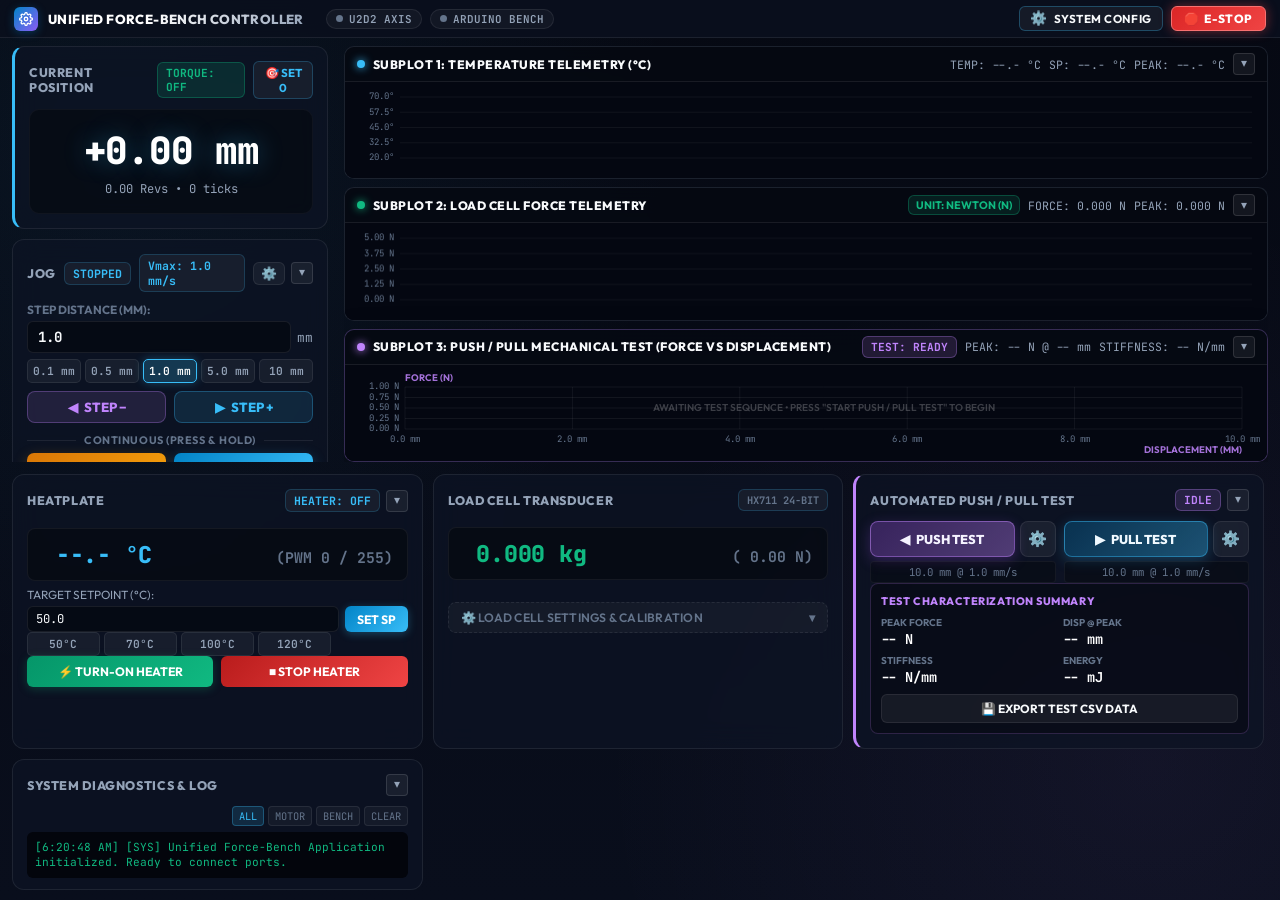
==== commit 3b169f6b: "Stable heated Force bench UI from web" ====
--- a/UnifiedForceBench/index.html
+++ b/UnifiedForceBench/index.html
@@ -15,59 +15,38 @@
 </head>
 <body>
 
-  <!-- Top Global Header -->
-  <header class="app-header">
-    <div class="brand-group">
-      <div class="brand-icon">
+  <!-- Thin Global Header -->
+  <header class="app-header thin-header">
+    <div class="brand-group-compact">
+      <div class="brand-icon-sm">
         <svg viewBox="0 0 24 24" fill="none" stroke="currentColor" stroke-width="2.2" stroke-linecap="round" stroke-linejoin="round">
           <circle cx="12" cy="12" r="3"></circle>
           <path d="M19.4 15a1.65 1.65 0 0 0 .33 1.82l.06.06a2 2 0 0 1 0 2.83 2 2 0 0 1-2.83 0l-.06-.06a1.65 1.65 0 0 0-1.82-.33 1.65 1.65 0 0 0-1 1.51V21a2 2 0 0 1-2 2 2 2 0 0 1-2-2v-.09A1.65 1.65 0 0 0 9 19.4a1.65 1.65 0 0 0-1.82.33l-.06.06a2 2 0 0 1-2.83 0 2 2 0 0 1 0-2.83l.06-.06a1.65 1.65 0 0 0 .33-1.82 1.65 1.65 0 0 0-1.51-1H3a2 2 0 0 1-2-2 2 2 0 0 1 2-2h.09A1.65 1.65 0 0 0 4.6 9a1.65 1.65 0 0 0-.33-1.82l-.06-.06a2 2 0 0 1 0-2.83 2 2 0 0 1 2.83 0l.06.06a1.65 1.65 0 0 0 1.82.33H9a1.65 1.65 0 0 0 1-1.51V3a2 2 0 0 1 2-2 2 2 0 0 1 2 2v.09a1.65 1.65 0 0 0 1 1.51 1.65 1.65 0 0 0 1.82-.33l.06-.06a2 2 0 0 1 2.83 0 2 2 0 0 1 0 2.83l-.06.06a1.65 1.65 0 0 0-.33 1.82V9a1.65 1.65 0 0 0 1.51 1H21a2 2 0 0 1 2 2 2 2 0 0 1-2 2h-.09a1.65 1.65 0 0 0-1.51 1z"></path>
         </svg>
       </div>
-      <div>
-        <div class="brand-title">UNIFIED FORCE-BENCH CONTROLLER</div>
-        <div class="brand-sub">Dual-Device Web Serial: U2D2 Lead-Screw Axis + Arduino Heated Loadcell Suite</div>
+      <span class="brand-title-compact">UNIFIED FORCE-BENCH CONTROLLER</span>
+
+      <!-- Fast Status Indicators in Header -->
+      <div class="nav-status-group">
+        <button class="nav-status-pill" id="pillNavMotor" title="Click to open U2D2 / Dynamixel connection setup">
+          <span class="nav-dot" id="dotNavMotor"></span>
+          <span>U2D2 AXIS</span>
+        </button>
+        <button class="nav-status-pill" id="pillNavArduino" title="Click to open Arduino Loadcell Bench connection setup">
+          <span class="nav-dot" id="dotNavArduino"></span>
+          <span>ARDUINO BENCH</span>
+        </button>
       </div>
     </div>
 
-    <!-- Dual Web Serial Ports Bar -->
-    <div class="header-ports-row">
-      <!-- Port 1: U2D2 Dynamixel Motor -->
-      <div class="port-card" id="cardMotorPort">
-        <div class="port-header">
-          <span class="port-indicator" id="indMotor"></span>
-          <span class="port-name">PORT 1: U2D2 DYNAMIXEL</span>
-        </div>
-        <div class="port-controls">
-          <select id="motorBaudSelect" class="port-select">
-            <option value="57600" selected>57,600 baud</option>
-            <option value="115200">115,200 baud</option>
-            <option value="1000000">1,000,000 baud</option>
-            <option value="2000000">2,000,000 baud</option>
-          </select>
-          <input type="number" id="motorIdInput" class="port-input" value="1" min="1" max="253" title="Actuator ID" style="width: 50px;">
-          <button id="btnConnectMotor" class="btn-primary-sm">CONNECT U2D2</button>
-        </div>
-      </div>
-
-      <!-- Port 2: Arduino Heated Force Bench -->
-      <div class="port-card" id="cardArduinoPort">
-        <div class="port-header">
-          <span class="port-indicator" id="indArduino"></span>
-          <span class="port-name">PORT 2: ARDUINO BENCH</span>
-        </div>
-        <div class="port-controls">
-          <select id="arduinoBaudSelect" class="port-select">
-            <option value="115200" selected>115,200 baud</option>
-            <option value="57600">57,600 baud</option>
-            <option value="9600">9,600 baud</option>
-          </select>
-          <button id="btnConnectArduino" class="btn-primary-sm">CONNECT ARDUINO</button>
-        </div>
-      </div>
-
-      <!-- Master Emergency Stop -->
-      <button id="btnEmergencyStop" class="btn-estop" title="Immediately Disarm Motor Torque and Shut Off Heater PWM">
+    <!-- Right Header Actions (Above Right Column/Tab): System Config Gear & Master Emergency Stop -->
+    <div class="header-right-actions">
+      <button id="btnSystemConfig" class="btn-system-config" title="System Hardware Configuration & USB Port Connections">
+        <span class="gear-icon">⚙️</span>
+        <span>SYSTEM CONFIG</span>
+      </button>
+
+      <button id="btnEmergencyStop" class="btn-estop-compact" title="Immediately Disarm Motor Torque and Shut Off Heater PWM">
         <span>🛑</span>
         <span>E-STOP</span>
       </button>
@@ -80,133 +59,119 @@
     <!-- Left Column: Lead Screw Axis Motion Controller -->
     <section class="panel-column motion-column">
       
-      <!-- Lead Screw Configuration Specs -->
+      <!-- Live Linear Position Readout -->
       <div class="glass-box highlight-box">
         <div class="box-title-row">
-          <span class="box-title">LEAD SCREW AXIS (1 REV = 1 MM)</span>
-          <span class="badge-emerald" id="badgeTorqueState">TORQUE: OFF</span>
-        </div>
-        <div class="lead-spec-grid">
-          <div class="spec-item">
-            <span class="spec-label">LEAD PITCH</span>
-            <span class="spec-val">1.0 mm / rev</span>
-          </div>
-          <div class="spec-item">
-            <span class="spec-label">ENCODER SCALE</span>
-            <span class="spec-val">4096 ticks / mm</span>
-          </div>
-          <div class="spec-item">
-            <span class="spec-label">ACTUATOR ID</span>
-            <span class="spec-val" id="dispActiveId">ID 1 (XL430)</span>
-          </div>
-        </div>
-      </div>
-
-      <!-- Live Linear Position Readout -->
-      <div class="glass-box">
-        <div class="box-title-row">
-          <span class="box-title">CURRENT LINEAR DISPLACEMENT</span>
-          <button id="btnSyncMotor" class="btn-icon-text" title="Sync Mode & Torque with Motor">🔄 SYNC</button>
+          <div style="display: flex; align-items: center; gap: 8px;">
+            <span class="box-title">CURRENT POSITION</span>
+            <span class="badge-emerald" id="badgeTorqueState">TORQUE: OFF</span>
+          </div>
+          <div style="display: flex; align-items: center; gap: 6px;">
+            <button id="btnSoftwareZero" class="btn-icon-text" title="Software Set 0: Offset display and logging to 0.00 mm without sending packets to Dynamixel">🎯 SET 0</button>
+            <button id="btnClearSoftwareZero" class="btn-icon-subtle" title="Clear software offset back to hardware absolute position" style="display: none;">✕</button>
+          </div>
         </div>
         <div class="position-hero">
           <div class="pos-main" id="dispLinearMm">+0.00 mm</div>
           <div class="pos-sub">
             <span id="dispRevs">0.00 Revs</span> &bull;
             <span id="dispTicks">0 ticks</span>
-          </div>
-        </div>
-      </div>
-
-      <!-- Selectable Linear Speed in mm/s -->
-      <div class="glass-box">
-        <div class="box-title-row">
-          <span class="box-title">SELECTABLE JOG SPEED (MM / S)</span>
-          <span class="val-pill" id="dispCurrentSpeed">1.0 mm/s (60 RPM)</span>
-        </div>
-        <div class="speed-preset-grid">
-          <button class="speed-btn" data-speed="0.2">0.2 mm/s</button>
-          <button class="speed-btn" data-speed="0.5">0.5 mm/s</button>
-          <button class="speed-btn active" data-speed="1.0">1.0 mm/s</button>
-          <button class="speed-btn" data-speed="2.0">2.0 mm/s</button>
-          <button class="speed-btn" data-speed="5.0">5.0 mm/s</button>
-          <button class="speed-btn" data-speed="10.0">10 mm/s</button>
-        </div>
-        <div class="custom-speed-row">
-          <label for="inputCustomSpeed">Custom Speed:</label>
-          <input type="number" id="inputCustomSpeed" class="input-dark" value="1.0" min="0.1" max="25" step="0.1" style="width: 80px;">
-          <span>mm/s</span>
-          <button id="btnApplyCustomSpeed" class="btn-subtle">APPLY</button>
-        </div>
-      </div>
-
-      <!-- Incremental Jog Controls (Relative to Current Position) -->
-      <div class="glass-box">
-        <div class="box-title-row">
-          <span class="box-title">STEP JOG (INCREMENTAL MM)</span>
-          <span class="box-sub">Adds/subtracts from current mm position</span>
+            <span id="dispSoftwareOffsetNote" style="display: none; color: var(--accent-cyan); font-weight: 600; margin-left: 6px;">(Offset: +0.00 mm)</span>
+          </div>
+        </div>
+      </div>
+
+      <!-- Jog Controls (Preset Distance Steps & Continuous Hold at Vmax) -->
+      <div class="glass-box collapsible-card">
+        <div class="box-title-row card-collapse-header">
+          <div style="display: flex; align-items: center; gap: 8px;">
+            <span class="box-title">JOG</span>
+            <span class="val-pill" id="dispContinuousState">STOPPED</span>
+            <span class="val-pill" id="dispCurrentSpeed" title="Click to configure Jog Speed (Vmax)" style="cursor: pointer;">Vmax: 1.0 mm/s</span>
+          </div>
+          <div style="display: flex; align-items: center; gap: 6px;">
+            <button id="btnOpenSpeedModal" class="btn-icon-subtle btn-gear-icon" title="Configure Jog Speed (Vmax)"><span class="gear-icon">⚙️</span></button>
+            <button class="btn-card-toggle" title="Collapse / Expand Setting">▾</button>
+          </div>
         </div>
         
-        <div class="jog-section-label">FORWARD (+) &rarr;</div>
-        <div class="jog-grid">
-          <button class="jog-pill jog-fwd" data-jog="0.1">+0.1 mm</button>
-          <button class="jog-pill jog-fwd" data-jog="0.5">+0.5 mm</button>
-          <button class="jog-pill jog-fwd" data-jog="1.0">+1.0 mm</button>
-          <button class="jog-pill jog-fwd" data-jog="5.0">+5.0 mm</button>
-          <button class="jog-pill jog-fwd" data-jog="10.0">+10 mm</button>
-        </div>
-
-        <div class="jog-section-label">&larr; REVERSE (-)</div>
-        <div class="jog-grid">
-          <button class="jog-pill jog-rev" data-jog="-0.1">-0.1 mm</button>
-          <button class="jog-pill jog-rev" data-jog="-0.5">-0.5 mm</button>
-          <button class="jog-pill jog-rev" data-jog="-1.0">-1.0 mm</button>
-          <button class="jog-pill jog-rev" data-jog="-5.0">-5.0 mm</button>
-          <button class="jog-pill jog-rev" data-jog="-10.0">-10 mm</button>
-        </div>
-      </div>
-
-      <!-- Continuous Move (Fast Forward & Rewind) -->
-      <div class="glass-box">
-        <div class="box-title-row">
-          <span class="box-title">CONTINUOUS MOVE (FIXED SPEED)</span>
-          <span class="val-pill" id="dispContSpeed">@ 1.0 mm/s</span>
-        </div>
-        <div class="continuous-btn-group">
-          <button id="btnFastRewind" class="btn-continuous btn-rewind" title="Continuous Move Reverse at current speed">
-            <span>◀◀</span>
-            <span>FAST REWIND</span>
-          </button>
-          <button id="btnHaltMotion" class="btn-continuous btn-halt" title="Immediately Stop Motor">
-            <span>■</span>
-            <span>STOP</span>
-          </button>
-          <button id="btnFastForward" class="btn-continuous btn-forward" title="Continuous Move Forward at current speed">
-            <span>▶▶</span>
-            <span>FAST FORWARD</span>
-          </button>
+        <div class="card-collapsible-body">
+          <!-- Incremental Step Distance -->
+          <div class="form-row">
+            <label for="inputCustomJogStep" style="font-size: 0.74rem; font-weight: 700; color: var(--text-dim);">STEP DISTANCE (MM):</label>
+            <div style="display: flex; gap: 6px; align-items: center;">
+              <input type="number" id="inputCustomJogStep" class="input-dark" value="1.0" min="0.01" max="100" step="0.1" style="flex: 1; font-weight: 700; font-size: 0.88rem; padding: 6px 10px;">
+              <span style="font-family: var(--font-mono); font-size: 0.8rem; color: var(--text-secondary);">mm</span>
+            </div>
+          </div>
+
+          <div class="quick-preset-row" style="grid-template-columns: repeat(5, 1fr); margin-top: 6px;">
+            <button class="preset-btn jog-step-preset" data-step="0.1">0.1 mm</button>
+            <button class="preset-btn jog-step-preset" data-step="0.5">0.5 mm</button>
+            <button class="preset-btn jog-step-preset active" data-step="1.0">1.0 mm</button>
+            <button class="preset-btn jog-step-preset" data-step="5.0">5.0 mm</button>
+            <button class="preset-btn jog-step-preset" data-step="10.0">10 mm</button>
+          </div>
+
+          <div class="dual-btn-row" style="margin-top: 8px;">
+            <button id="btnCustomJogRev" class="btn-step-rev" title="Jog reverse (-) by selected distance step">
+              <span>◀</span>
+              <span>STEP &minus;</span>
+            </button>
+            <button id="btnCustomJogFwd" class="btn-step-fwd" title="Jog forward (+) by selected distance step">
+              <span>▶</span>
+              <span>STEP +</span>
+            </button>
+          </div>
+
+          <!-- Continuous Hold-to-Jog at Vmax -->
+          <div style="display: flex; align-items: center; gap: 8px; margin-top: 10px; margin-bottom: 6px;">
+            <div style="height: 1px; flex: 1; background: var(--border);"></div>
+            <span style="font-size: 0.68rem; font-weight: 700; color: var(--text-dim); letter-spacing: 0.05em;">CONTINUOUS (PRESS &amp; HOLD)</span>
+            <div style="height: 1px; flex: 1; background: var(--border);"></div>
+          </div>
+
+          <div class="continuous-btn-group" style="grid-template-columns: 1fr 1fr;">
+            <button id="btnContinuousRev" class="btn-continuous btn-rewind" title="Hold button to continuously advance target reverse (-) at Vmax. Release to stop immediately.">
+              <span>◀◀</span>
+              <span>REV (-)</span>
+            </button>
+            <button id="btnContinuousFwd" class="btn-continuous btn-forward" title="Hold button to continuously advance target forward (+) at Vmax. Release to stop immediately.">
+              <span>▶▶</span>
+              <span>FWD (+)</span>
+            </button>
+          </div>
+          <div style="font-size: 0.65rem; color: var(--text-dim); margin-top: 5px; text-align: center;">
+            Press &amp; hold to stream motion at Vmax. Release to stop immediately.
+          </div>
         </div>
       </div>
 
       <!-- Origin & Multi-Turn Encoder Tools -->
-      <div class="glass-box">
-        <div class="box-title">ORIGIN & HARDWARE TOOLS</div>
-        <div class="tools-btn-grid">
-          <button id="btnResetEncoder" class="btn-tool btn-tool-purple" title="Execute Protocol 2.0 Clear (0x10) instruction to zero multi-turn encoder at current location">
-            <span>🔄</span>
-            <span>RESET ENCODER (0 MM)</span>
-          </button>
-          <button id="btnGotoOrigin" class="btn-tool" title="Rotate carriage directly to 0.0 mm origin">
-            <span>📍</span>
-            <span>GOTO 0.0 MM</span>
-          </button>
-          <button id="btnToggleTorque" class="btn-tool" title="Arm or Disarm Motor Torque">
-            <span>⚡</span>
-            <span id="labelToggleTorque">ARM TORQUE</span>
-          </button>
-          <button id="btnHomingOffset" class="btn-tool" title="Read current actuator hardware registers">
-            <span>📋</span>
-            <span>READ REGS</span>
-          </button>
+      <div class="glass-box collapsible-card">
+        <div class="box-title-row card-collapse-header">
+          <span class="box-title">ORIGIN & HARDWARE TOOLS</span>
+          <button class="btn-card-toggle" title="Collapse / Expand Setting">▾</button>
+        </div>
+        <div class="card-collapsible-body">
+          <div class="tools-btn-grid">
+            <button id="btnResetEncoder" class="btn-tool btn-tool-purple" title="Execute Protocol 2.0 Clear (0x10) instruction to zero multi-turn encoder at current location">
+              <span>🔄</span>
+              <span>RESET ENCODER (0 MM)</span>
+            </button>
+            <button id="btnGotoOrigin" class="btn-tool" title="Rotate carriage directly to 0.0 mm origin">
+              <span>📍</span>
+              <span>GOTO 0.0 MM</span>
+            </button>
+            <button id="btnToggleTorque" class="btn-tool" title="Arm or Disarm Motor Torque">
+              <span>⚡</span>
+              <span id="labelToggleTorque">ARM TORQUE</span>
+            </button>
+            <button id="btnHomingOffset" class="btn-tool" title="Read current actuator hardware registers">
+              <span>📋</span>
+              <span>READ REGS</span>
+            </button>
+          </div>
         </div>
       </div>
 
@@ -216,7 +181,7 @@
     <section class="panel-column plot-column">
       
       <!-- Subplot 1: Temperature vs Time -->
-      <div class="plot-card">
+      <div class="plot-card" id="cardPlotTemp">
         <div class="plot-card-header">
           <div class="plot-title-group">
             <span class="plot-dot dot-cyan"></span>
@@ -226,15 +191,16 @@
             <span class="plot-stat" id="statLiveTemp">TEMP: --.- &deg;C</span>
             <span class="plot-stat" id="statLiveSp">SP: --.- &deg;C</span>
             <span class="plot-stat" id="statPeakTemp">PEAK: --.- &deg;C</span>
+            <button class="btn-card-toggle" title="Collapse / Expand Subplot" data-target="cardPlotTemp">▾</button>
           </div>
         </div>
         <div class="canvas-wrapper">
-          <canvas id="canvasTempPlot" height="180"></canvas>
+          <canvas id="canvasTempPlot"></canvas>
         </div>
       </div>
 
       <!-- Subplot 2: Force / Weight vs Time -->
-      <div class="plot-card">
+      <div class="plot-card" id="cardPlotForce">
         <div class="plot-card-header">
           <div class="plot-title-group">
             <span class="plot-dot dot-emerald"></span>
@@ -244,15 +210,16 @@
             <button id="btnToggleUnits" class="btn-unit-toggle" title="Toggle between Newtons (N) and Kilograms (kg)">UNIT: NEWTON (N)</button>
             <span class="plot-stat" id="statLiveForce">FORCE: 0.000 N</span>
             <span class="plot-stat" id="statPeakForce">PEAK: 0.000 N</span>
+            <button class="btn-card-toggle" title="Collapse / Expand Subplot" data-target="cardPlotForce">▾</button>
           </div>
         </div>
         <div class="canvas-wrapper">
-          <canvas id="canvasForcePlot" height="180"></canvas>
+          <canvas id="canvasForcePlot"></canvas>
         </div>
       </div>
 
       <!-- Subplot 3: Push / Pull Test (Force vs Displacement) -->
-      <div class="plot-card reserved-plot-card">
+      <div class="plot-card reserved-plot-card" id="cardPlotPushPull">
         <div class="plot-card-header">
           <div class="plot-title-group">
             <span class="plot-dot dot-purple"></span>
@@ -262,10 +229,11 @@
             <span class="badge-purple" id="badgeTestState">TEST: READY</span>
             <span class="plot-stat" id="statTestPeak">PEAK: -- N @ -- mm</span>
             <span class="plot-stat" id="statTestStiffness">STIFFNESS: -- N/mm</span>
+            <button class="btn-card-toggle" title="Collapse / Expand Subplot" data-target="cardPlotPushPull">▾</button>
           </div>
         </div>
         <div class="canvas-wrapper">
-          <canvas id="canvasPushPullPlot" height="230"></canvas>
+          <canvas id="canvasPushPullPlot"></canvas>
         </div>
       </div>
 
@@ -274,156 +242,317 @@
     <!-- Right Column: Thermal Chamber & Automated Push/Pull Runner -->
     <section class="panel-column controls-column">
 
-      <!-- Thermal Chamber & PI Heater Control -->
+      <!-- Heatplate Control -->
+      <div class="glass-box collapsible-card">
+        <div class="box-title-row card-collapse-header">
+          <span class="box-title">HEATPLATE</span>
+          <div style="display: flex; align-items: center; gap: 6px;">
+            <span class="val-pill" id="dispHeaterState">HEATER: OFF</span>
+            <button class="btn-card-toggle" title="Collapse / Expand Setting">▾</button>
+          </div>
+        </div>
+
+        <div class="card-collapsible-body">
+          <!-- Live Heatplate Readout Display Underneath (same layout as load cell) -->
+          <div class="temp-hero">
+            <div class="temp-val-main" id="dispChamberTemp"> --.- °C</div>
+            <div class="temp-val-sub" id="dispChamberPwm">(PWM 0 / 255)</div>
+          </div>
+
+          <!-- Target Setpoint Input & Presets -->
+          <div class="form-row">
+            <label for="inputTempSetpoint">TARGET SETPOINT (&deg;C):</label>
+            <div style="display: flex; gap: 6px; flex: 1;">
+              <input type="number" id="inputTempSetpoint" class="input-dark" value="50.0" min="20" max="150" step="1" style="flex: 1;">
+              <button id="btnSetTempSp" class="btn-primary-sm">SET SP</button>
+            </div>
+          </div>
+          <div class="quick-preset-row">
+            <button class="preset-btn" data-sp="50">50&deg;C</button>
+            <button class="preset-btn" data-sp="70">70&deg;C</button>
+            <button class="preset-btn" data-sp="100">100&deg;C</button>
+            <button class="preset-btn" data-sp="120">120&deg;C</button>
+          </div>
+
+          <!-- Heater Actions -->
+          <div class="dual-btn-row">
+            <button id="btnStartHeater" class="btn-accent" title="Send START to Arduino to turn on heater">⚡ TURN-ON HEATER</button>
+            <button id="btnStopHeater" class="btn-danger-sm" title="Send STOP to Arduino to shut off heater">■ STOP HEATER</button>
+          </div>
+        </div>
+      </div>
+
+      <!-- Load Cell Actions & Settings -->
       <div class="glass-box">
         <div class="box-title-row">
-          <span class="box-title">THERMAL CHAMBER & PI HEATER</span>
-          <span class="val-pill" id="dispHeaterState">HEATER: OFF</span>
-        </div>
-
-        <div class="chamber-grid">
-          <div class="chamber-stat-box">
-            <span class="stat-box-title">CURRENT TEMP</span>
-            <span class="stat-box-val" id="dispChamberTemp">--.- &deg;C</span>
-          </div>
-          <div class="chamber-stat-box">
-            <span class="stat-box-title">HEATER PWM</span>
-            <span class="stat-box-val" id="dispChamberPwm">0 / 255</span>
-          </div>
-        </div>
-
-        <!-- Target Setpoint Input & Presets -->
-        <div class="form-row">
-          <label for="inputTempSetpoint">TARGET SETPOINT (&deg;C):</label>
-          <div style="display: flex; gap: 6px; flex: 1;">
-            <input type="number" id="inputTempSetpoint" class="input-dark" value="45.0" min="20" max="150" step="1" style="flex: 1;">
-            <button id="btnSetTempSp" class="btn-primary-sm">SET SP</button>
-          </div>
-        </div>
-        <div class="quick-preset-row">
-          <button class="preset-btn" data-sp="30">30&deg;C</button>
-          <button class="preset-btn" data-sp="40">40&deg;C</button>
-          <button class="preset-btn" data-sp="50">50&deg;C</button>
-          <button class="preset-btn" data-sp="65">65&deg;C</button>
-          <button class="preset-btn" data-sp="80">80&deg;C</button>
-        </div>
-
-        <!-- Heater Actions -->
-        <div class="dual-btn-row">
-          <button id="btnStartHeater" class="btn-accent" title="Send START to Arduino to enable PI closed-loop heating">⚡ ENABLE PI HEATER</button>
-          <button id="btnStopHeater" class="btn-danger-sm" title="Send STOP to Arduino to shut off heater">■ STOP HEATER</button>
-        </div>
-
-        <!-- Manual PWM Slider -->
-        <div class="form-row" style="margin-top: 10px;">
-          <div style="display: flex; justify-content: space-between; width: 100%; font-size: 0.76rem; color: var(--text-dim);">
-            <span>MANUAL PWM OVERRIDE</span>
-            <span id="dispManualPwmVal">PWM: 0</span>
-          </div>
-          <input type="range" id="sliderManualPwm" min="0" max="255" value="0" class="range-slider">
-        </div>
-      </div>
-
-      <!-- Load Cell Actions -->
-      <div class="glass-box">
-        <div class="box-title-row">
-          <span class="box-title">LOAD CELL TARE & CALIBRATION</span>
-          <span class="badge-emerald" id="dispLoadcellWeight">0.000 kg</span>
-        </div>
-        <div class="dual-btn-row">
-          <button id="btnTareLoadcell" class="btn-primary-sm" title="Send TARE command to zero the HX711 load cell">⚖️ TARE LOADCELL</button>
-          <button id="btnCalibratePrompt" class="btn-subtle" title="Calibrate scale with known test weight">📐 CALIBRATE</button>
+          <span class="box-title">LOAD CELL TRANSDUCER</span>
+          <span class="val-pill" style="font-size: 0.65rem; color: var(--text-dim);">HX711 24-BIT</span>
+        </div>
+
+        <!-- Live Load Cell Readout Display Underneath -->
+        <div class="loadcell-hero">
+          <div class="loadcell-val-main" id="dispLoadcellWeight"> 0.000 kg</div>
+          <div class="loadcell-val-sub" id="dispLoadcellForce">( 0.00 N)</div>
+        </div>
+
+        <!-- Collapsible Settings Toggle Button (Hidden by default to prevent accidental clicks) -->
+        <button id="btnToggleLoadcellSettings" class="btn-toggle-settings" type="button" title="Click to show or hide sensitive Zero/Tare and Calibration settings">
+          <span>⚙️ LOAD CELL SETTINGS & CALIBRATION</span>
+          <span id="iconLoadcellSettingsArrow">▾</span>
+        </button>
+
+        <!-- Hidden Settings Drawer -->
+        <div id="drawerLoadcellSettings" class="settings-drawer">
+          <div class="settings-warning-note">
+            <span>⚠️</span>
+            <span>Tare or calibration directly alters sensor zero/scaling. Action confirmation is required.</span>
+          </div>
+          <div class="dual-btn-row">
+            <button id="btnTareLoadcell" class="btn-danger-sm" title="Zero the HX711 load cell (Requires confirmation)">⚖️ TARE LOADCELL</button>
+            <button id="btnCalibratePrompt" class="btn-subtle" title="Calibrate scale with known test weight (Requires confirmation)">📐 CALIBRATE SCALE</button>
+          </div>
         </div>
       </div>
 
       <!-- Push / Pull Automated Mechanical Test Runner -->
-      <div class="glass-box highlight-purple">
-        <div class="box-title-row">
+      <div class="glass-box highlight-purple collapsible-card">
+        <div class="box-title-row card-collapse-header">
           <span class="box-title">AUTOMATED PUSH / PULL TEST</span>
-          <span class="badge-purple" id="dispTestPhase">IDLE</span>
-        </div>
-
-        <div class="form-row">
-          <label for="selectTestDirection">TEST DIRECTION:</label>
-          <select id="selectTestDirection" class="input-dark">
-            <option value="push" selected>PUSH &rarr; (Compression / Forward +)</option>
-            <option value="pull">PULL &larr; (Tension / Reverse -)</option>
+          <div style="display: flex; align-items: center; gap: 6px;">
+            <span class="badge-purple" id="dispTestPhase">IDLE</span>
+            <button class="btn-card-toggle" title="Collapse / Expand Setting">▾</button>
+          </div>
+        </div>
+
+        <div class="card-collapsible-body">
+          <!-- Dual Push / Pull Action Buttons with Individual Config Gears -->
+          <div id="rowTestButtons" class="test-action-grid">
+            <div class="test-btn-group">
+              <div class="test-btn-row">
+                <button id="btnStartPushTest" class="btn-test-action btn-push" title="Start automated push / compression test sequence (moves toward object &minus;)">
+                  <span>◀</span>
+                  <span>PUSH TEST</span>
+                </button>
+                <button id="btnConfigPushTest" class="btn-test-gear" title="Configure Push Test parameters"><span class="gear-icon">⚙️</span></button>
+              </div>
+              <div class="test-param-summary" id="summaryPushParams">10.0 mm @ 1.0 mm/s</div>
+            </div>
+
+            <div class="test-btn-group">
+              <div class="test-btn-row">
+                <button id="btnStartPullTest" class="btn-test-action btn-pull" title="Start automated pull / tension test sequence (moves away from object +)">
+                  <span>▶</span>
+                  <span>PULL TEST</span>
+                </button>
+                <button id="btnConfigPullTest" class="btn-test-gear" title="Configure Pull Test parameters"><span class="gear-icon">⚙️</span></button>
+              </div>
+              <div class="test-param-summary" id="summaryPullParams">10.0 mm @ 1.0 mm/s</div>
+            </div>
+          </div>
+
+          <!-- Active Abort Button during Running Test -->
+          <button id="btnAbortTest" class="btn-abort-test" style="display: none;" title="Abort the currently running mechanical test sequence">
+            <span>🛑</span>
+            <span>ABORT TEST RUN</span>
+          </button>
+
+          <!-- Test Results Card -->
+          <div class="test-results-card" id="cardTestResults">
+            <div class="results-header">TEST CHARACTERIZATION SUMMARY</div>
+            <div class="results-grid">
+              <div class="res-item">
+                <span class="res-lbl">PEAK FORCE</span>
+                <span class="res-val" id="resPeakForce">-- N</span>
+              </div>
+              <div class="res-item">
+                <span class="res-lbl">DISP @ PEAK</span>
+                <span class="res-val" id="resPeakDisp">-- mm</span>
+              </div>
+              <div class="res-item">
+                <span class="res-lbl">STIFFNESS</span>
+                <span class="res-val" id="resStiffness">-- N/mm</span>
+              </div>
+              <div class="res-item">
+                <span class="res-lbl">ENERGY</span>
+                <span class="res-val" id="resEnergy">-- mJ</span>
+              </div>
+            </div>
+            <button id="btnExportCsv" class="btn-csv" disabled>💾 EXPORT TEST CSV DATA</button>
+          </div>
+        </div>
+      </div>
+
+      <!-- Real-Time Terminal & Diagnostics -->
+      <div class="glass-box terminal-box collapsible-card">
+        <div class="box-title-row card-collapse-header">
+          <span class="box-title">SYSTEM DIAGNOSTICS & LOG</span>
+          <button class="btn-card-toggle" title="Collapse / Expand Terminal">▾</button>
+        </div>
+        <div class="card-collapsible-body">
+          <div style="display: flex; justify-content: flex-end; margin-bottom: 6px;">
+            <div class="filter-tabs">
+              <button class="tab-btn active" data-filter="all">ALL</button>
+              <button class="tab-btn" data-filter="motor">MOTOR</button>
+              <button class="tab-btn" data-filter="bench">BENCH</button>
+              <button id="btnClearTerm" class="tab-btn">CLEAR</button>
+            </div>
+          </div>
+          <div class="terminal-log" id="termOutput"></div>
+        </div>
+      </div>
+
+    </section>
+
+  <!-- Modal Pop-up: Jog Speed Configuration (Vmax) -->
+  <div class="modal-overlay" id="modalJogSpeed" aria-hidden="true">
+    <div class="modal-dialog">
+      <div class="modal-header">
+        <div style="display: flex; align-items: center; gap: 8px;">
+          <span style="font-size: 1.15rem;">⚙️</span>
+          <span class="modal-title">JOG SPEED CONFIGURATION (VMAX)</span>
+        </div>
+        <button class="btn-modal-close" id="btnCloseSpeedModal" title="Close">✕</button>
+      </div>
+
+      <div class="modal-body">
+        <div class="modal-notice">
+          Actuator max mechanical limit: <strong>3.0 mm/s</strong> on 1.0 mm pitch lead screw. Continuous jog and step moves operate at this velocity.
+        </div>
+
+        <div class="form-row" style="margin-top: 14px;">
+          <label for="selectJogSpeed" style="font-size: 0.74rem; font-weight: 700; color: var(--text-dim);">SPEED PRESET:</label>
+          <select id="selectJogSpeed" class="input-dark" style="flex: 1; padding: 8px 12px; font-weight: 600; font-size: 0.84rem; cursor: pointer;">
+            <option value="0.1">0.1 mm/s - Micro Feed</option>
+            <option value="0.2">0.2 mm/s - Precision Creep</option>
+            <option value="0.5">0.5 mm/s - Slow</option>
+            <option value="1.0" selected>1.0 mm/s - Standard [Default]</option>
+            <option value="1.5">1.5 mm/s - Moderate</option>
+            <option value="2.0">2.0 mm/s - Medium Fast</option>
+            <option value="2.5">2.5 mm/s - Fast Motion</option>
+            <option value="3.0">3.0 mm/s - Maximum [Motor Limit]</option>
+            <option value="custom">Custom Speed...</option>
           </select>
         </div>
 
-        <div class="test-param-grid">
+        <div class="custom-speed-row" id="rowCustomSpeed" style="margin-top: 12px; display: flex; align-items: center; gap: 8px;">
+          <label for="inputCustomSpeed" style="font-size: 0.74rem; font-weight: 700; color: var(--text-dim); min-width: 90px;">CUSTOM VMAX:</label>
+          <input type="number" id="inputCustomSpeed" class="input-dark" value="1.0" min="0.05" max="3.0" step="0.1" style="width: 80px; padding: 7px 10px; font-weight: 700; font-size: 0.88rem;">
+          <span style="font-family: var(--font-mono); font-size: 0.8rem; color: var(--text-secondary);">mm/s</span>
+          <button id="btnApplyCustomSpeed" class="btn-subtle" style="margin-left: auto; padding: 7px 14px;">APPLY VMAX</button>
+        </div>
+
+        <div class="modal-footer" style="margin-top: 18px; display: flex; justify-content: flex-end; gap: 8px;">
+          <button id="btnDoneSpeedModal" class="btn-primary-sm" style="padding: 8px 20px; font-size: 0.82rem; font-weight: 700;">DONE</button>
+        </div>
+      </div>
+    </div>
+  </div>
+
+  <!-- Modal Pop-up: Automated Test Configuration (Push or Pull) -->
+  <div class="modal-overlay" id="modalTestConfig" aria-hidden="true">
+    <div class="modal-dialog">
+      <div class="modal-header">
+        <div style="display: flex; align-items: center; gap: 8px;">
+          <span style="font-size: 1.15rem;">⚙️</span>
+          <span class="modal-title" id="titleTestConfigModal">PUSH TEST CONFIGURATION</span>
+        </div>
+        <button class="btn-modal-close" id="btnCloseTestConfigModal" title="Close">✕</button>
+      </div>
+
+      <div class="modal-body">
+        <div class="modal-notice" id="noticeTestConfigDirection">
+          Configuring parameters for <strong>PUSH</strong> (Compression / Move toward object &minus;) mechanical test sequence.
+        </div>
+
+        <div class="test-param-grid" style="margin-top: 14px; grid-template-columns: 1fr 1fr 1fr; gap: 8px;">
           <div class="param-group">
-            <label for="inputTestDistance">TRAVEL (MM):</label>
-            <input type="number" id="inputTestDistance" class="input-dark" value="10.0" min="0.5" max="150" step="0.5">
+            <label for="inputModalTestDistance" style="font-size: 0.68rem; font-weight: 700; color: var(--text-dim);">TRAVEL (MM):</label>
+            <input type="number" id="inputModalTestDistance" class="input-dark" value="10.0" min="0.5" max="150" step="0.5" style="padding: 7px 10px; font-weight: 700; font-size: 0.88rem;">
           </div>
           <div class="param-group">
-            <label for="inputTestSpeed">SPEED (MM/S):</label>
-            <input type="number" id="inputTestSpeed" class="input-dark" value="1.0" min="0.1" max="15" step="0.2">
+            <label for="inputModalTestSpeed" style="font-size: 0.68rem; font-weight: 700; color: var(--text-dim);">SPEED (MM/S):</label>
+            <input type="number" id="inputModalTestSpeed" class="input-dark" value="1.0" min="0.1" max="3.0" step="0.1" style="padding: 7px 10px; font-weight: 700; font-size: 0.88rem;" title="Max 3.0 mm/s motor limit">
           </div>
           <div class="param-group">
-            <label for="inputMaxForceLimit">SAFETY LIMIT (N):</label>
-            <input type="number" id="inputMaxForceLimit" class="input-dark" value="50.0" min="1" max="500" step="5" title="Automatic emergency halt if force exceeds this limit">
-          </div>
-        </div>
-
-        <div class="checkbox-row">
-          <input type="checkbox" id="checkAutoReturn" checked>
-          <label for="checkAutoReturn">Auto-return carriage to origin after test completes</label>
-        </div>
-
-        <div class="checkbox-row">
-          <input type="checkbox" id="checkAutoTare" checked>
-          <label for="checkAutoTare">Auto-tare load cell right before motion begins</label>
-        </div>
-
-        <!-- Start / Abort Test Button -->
-        <button id="btnExecuteTest" class="btn-purple-lg">
-          <span>🚀</span>
-          <span id="labelExecuteTest">START PUSH / PULL TEST SEQUENCE</span>
-        </button>
-
-        <!-- Test Results Card -->
-        <div class="test-results-card" id="cardTestResults">
-          <div class="results-header">TEST CHARACTERIZATION SUMMARY</div>
-          <div class="results-grid">
-            <div class="res-item">
-              <span class="res-lbl">PEAK FORCE</span>
-              <span class="res-val" id="resPeakForce">-- N</span>
-            </div>
-            <div class="res-item">
-              <span class="res-lbl">DISP @ PEAK</span>
-              <span class="res-val" id="resPeakDisp">-- mm</span>
-            </div>
-            <div class="res-item">
-              <span class="res-lbl">STIFFNESS</span>
-              <span class="res-val" id="resStiffness">-- N/mm</span>
-            </div>
-            <div class="res-item">
-              <span class="res-lbl">ENERGY</span>
-              <span class="res-val" id="resEnergy">-- mJ</span>
-            </div>
-          </div>
-          <button id="btnExportCsv" class="btn-csv" disabled>💾 EXPORT TEST CSV DATA</button>
-        </div>
-      </div>
-
-      <!-- Real-Time Terminal & Diagnostics -->
-      <div class="glass-box terminal-box">
-        <div class="box-title-row">
-          <span class="box-title">SYSTEM DIAGNOSTICS & TELEMETRY LOG</span>
-          <div class="filter-tabs">
-            <button class="tab-btn active" data-filter="all">ALL</button>
-            <button class="tab-btn" data-filter="motor">MOTOR</button>
-            <button class="tab-btn" data-filter="bench">BENCH</button>
-            <button id="btnClearTerm" class="tab-btn">CLEAR</button>
-          </div>
-        </div>
-        <div class="terminal-log" id="termOutput"></div>
-      </div>
-
-    </section>
-
-  </main>
+            <label for="inputModalMaxForceLimit" style="font-size: 0.68rem; font-weight: 700; color: var(--text-dim);">LIMIT (N):</label>
+            <input type="number" id="inputModalMaxForceLimit" class="input-dark" value="50.0" min="1" max="500" step="5" style="padding: 7px 10px; font-weight: 700; font-size: 0.88rem;">
+          </div>
+        </div>
+
+        <div style="display: flex; flex-direction: column; gap: 8px; margin-top: 14px;">
+          <label class="checkbox-row" for="checkModalAutoReturn">
+            <input type="checkbox" id="checkModalAutoReturn">
+            <span>Auto-return carriage to origin after test completes</span>
+          </label>
+          <label class="checkbox-row" for="checkModalAutoTare">
+            <input type="checkbox" id="checkModalAutoTare" checked>
+            <span>Auto-tare load cell right before motion begins</span>
+          </label>
+        </div>
+
+        <div class="modal-footer" style="margin-top: 18px; display: flex; justify-content: flex-end; gap: 8px;">
+          <button id="btnSaveTestConfigModal" class="btn-primary-sm" style="padding: 8px 20px; font-size: 0.82rem; font-weight: 700;">SAVE CONFIG</button>
+        </div>
+      </div>
+    </div>
+  </div>
+
+  <!-- Modal Pop-up: System Configuration & Dual Hardware Connections -->
+  <div class="modal-overlay" id="modalSystemConfig" aria-hidden="true">
+    <div class="modal-dialog" style="max-width: 500px;">
+      <div class="modal-header">
+        <div style="display: flex; align-items: center; gap: 8px;">
+          <span style="font-size: 1.15rem;">⚙️</span>
+          <span class="modal-title">SYSTEM CONFIGURATION &amp; HARDWARE PORTS</span>
+        </div>
+        <button class="btn-modal-close" id="btnCloseSystemConfigModal" title="Close">✕</button>
+      </div>
+
+      <div class="modal-body">
+        <div class="modal-notice">
+          Dual Web Serial hardware communication: U2D2 Dynamixel lead-screw actuator &amp; Arduino Heated Loadcell Suite.
+        </div>
+
+        <div style="display: flex; flex-direction: column; gap: 12px; margin-top: 14px;">
+          <!-- Port 1: U2D2 Dynamixel Motor -->
+          <div class="port-card" id="cardMotorPort" style="padding: 10px 14px;">
+            <div class="port-header">
+              <span class="port-indicator" id="indMotor"></span>
+              <span class="port-name" style="font-size: 0.74rem;">PORT 1: U2D2 DYNAMIXEL AXIS</span>
+              <span class="port-usb-pill" id="pillMotorUsb" title="Target USB Device">VID:0403 PID:6014</span>
+            </div>
+            <div class="port-controls" style="margin-top: 8px;">
+              <span class="port-baud-pill" title="Fixed Protocol Baud Rate">57,600 baud</span>
+              <div style="display: flex; align-items: center; gap: 4px;">
+                <span style="font-size: 0.68rem; color: var(--text-dim); font-weight: 700;">ID:</span>
+                <input type="number" id="motorIdInput" class="port-input" value="1" min="1" max="253" title="Actuator ID" style="width: 45px; padding: 4px 6px;">
+              </div>
+              <button id="btnConnectMotor" class="btn-primary-sm" style="margin-left: auto; padding: 6px 14px;">CONNECT U2D2</button>
+              <button id="btnPairMotor" class="btn-icon-subtle" title="Pair or choose a different USB port for U2D2">⇄</button>
+            </div>
+          </div>
+
+          <!-- Port 2: Arduino Heated Force Bench -->
+          <div class="port-card" id="cardArduinoPort" style="padding: 10px 14px;">
+            <div class="port-header">
+              <span class="port-indicator" id="indArduino"></span>
+              <span class="port-name" style="font-size: 0.74rem;">PORT 2: ARDUINO FORCE-BENCH</span>
+              <span class="port-usb-pill" id="pillArduinoUsb" title="Target USB Device">VID:1A86 PID:7523</span>
+            </div>
+            <div class="port-controls" style="margin-top: 8px;">
+              <span class="port-baud-pill" title="Fixed Firmware Baud Rate">115,200 baud</span>
+              <button id="btnConnectArduino" class="btn-primary-sm" style="margin-left: auto; padding: 6px 14px;">CONNECT ARDUINO</button>
+              <button id="btnPairArduino" class="btn-icon-subtle" title="Pair or choose a different USB port for Arduino">⇄</button>
+            </div>
+          </div>
+        </div>
+
+        <div class="modal-footer" style="margin-top: 18px; display: flex; justify-content: flex-end;">
+          <button id="btnDoneSystemConfigModal" class="btn-primary-sm" style="padding: 8px 22px; font-weight: 700;">DONE</button>
+        </div>
+      </div>
+    </div>
+  </div>
 
   <!-- Communication Libraries & Logic -->
   <script src="protocol.js"></script>
--- a/UnifiedForceBench/style.css
+++ b/UnifiedForceBench/style.css
@@ -38,6 +38,11 @@
   padding: 0;
 }
 
+html {
+  height: 100%;
+  overflow: hidden;
+}
+
 body {
   font-family: var(--font-main);
   background-color: var(--bg-main);
@@ -46,10 +51,11 @@
     radial-gradient(circle at 90% 85%, rgba(192, 132, 252, 0.06) 0%, transparent 40%),
     linear-gradient(180deg, #060913 0%, #090e1c 100%);
   color: var(--text-main);
-  min-height: 100vh;
+  height: 100vh;
+  max-height: 100vh;
   display: flex;
   flex-direction: column;
-  overflow-x: hidden;
+  overflow: hidden;
 }
 
 /* ==========================================================================
@@ -60,53 +66,164 @@
   display: flex;
   justify-content: space-between;
   align-items: center;
-  padding: 12px 24px;
-  background: rgba(10, 15, 29, 0.88);
+  padding: 4px 14px;
+  background: rgba(10, 15, 29, 0.94);
   backdrop-filter: blur(16px);
   border-bottom: 1px solid var(--border);
-  position: sticky;
+  position: relative;
   top: 0;
   z-index: 100;
-  flex-wrap: wrap;
-  gap: 16px;
-}
-
-.brand-group {
-  display: flex;
-  align-items: center;
-  gap: 14px;
-}
-
-.brand-icon {
-  width: 42px;
-  height: 42px;
+  flex-shrink: 0;
+  gap: 12px;
+  height: 38px;
+  box-sizing: border-box;
+}
+
+.thin-header {
+  height: 38px;
+  min-height: 38px;
+  max-height: 38px;
+  padding: 3px 14px;
+}
+
+.brand-group-compact {
+  display: flex;
+  align-items: center;
+  gap: 10px;
+}
+
+.brand-icon-sm {
+  width: 24px;
+  height: 24px;
   background: linear-gradient(135deg, #0284c7, #8b5cf6);
-  border-radius: 12px;
+  border-radius: 6px;
   display: flex;
   align-items: center;
   justify-content: center;
   color: #fff;
-  box-shadow: 0 4px 16px rgba(2, 132, 199, 0.35);
-}
-
-.brand-icon svg {
-  width: 24px;
-  height: 24px;
-}
-
-.brand-title {
-  font-size: 1.15rem;
+  box-shadow: 0 2px 8px rgba(2, 132, 199, 0.35);
+}
+
+.brand-icon-sm svg {
+  width: 14px;
+  height: 14px;
+}
+
+.brand-title-compact {
+  font-family: var(--font-main);
+  font-size: 0.82rem;
   font-weight: 800;
-  letter-spacing: -0.02em;
+  letter-spacing: 0.03em;
   background: linear-gradient(135deg, #ffffff 40%, #94a3b8 100%);
   -webkit-background-clip: text;
   -webkit-text-fill-color: transparent;
 }
 
-.brand-sub {
+.nav-status-group {
+  display: flex;
+  align-items: center;
+  gap: 8px;
+  margin-left: 12px;
+}
+
+.nav-status-pill {
+  background: rgba(255, 255, 255, 0.04);
+  border: 1px solid var(--border);
+  border-radius: 16px;
+  padding: 2px 9px;
+  display: flex;
+  align-items: center;
+  gap: 6px;
+  font-family: var(--font-mono);
+  font-size: 0.68rem;
+  font-weight: 600;
+  color: var(--text-secondary);
+  cursor: pointer;
+  transition: all 0.2s ease;
+}
+
+.nav-status-pill:hover {
+  background: rgba(255, 255, 255, 0.09);
+  border-color: rgba(255, 255, 255, 0.22);
+  color: var(--text-main);
+}
+
+.nav-dot {
+  width: 7px;
+  height: 7px;
+  border-radius: 50%;
+  background: #64748b;
+  transition: all 0.25s ease;
+}
+
+.nav-dot.connected {
+  background: var(--accent-emerald);
+  box-shadow: 0 0 8px var(--accent-emerald);
+}
+
+.header-right-actions {
+  display: flex;
+  align-items: center;
+  gap: 8px;
+}
+
+.btn-system-config {
+  display: flex;
+  align-items: center;
+  gap: 6px;
+  background: rgba(255, 255, 255, 0.05);
+  border: 1px solid rgba(56, 189, 248, 0.3);
+  color: var(--text-main);
+  font-family: var(--font-main);
   font-size: 0.72rem;
-  color: var(--text-secondary);
-  font-weight: 500;
+  font-weight: 700;
+  letter-spacing: 0.04em;
+  padding: 4px 10px;
+  border-radius: 6px;
+  cursor: pointer;
+  transition: all 0.2s ease;
+  white-space: nowrap;
+}
+
+.btn-system-config:hover {
+  background: rgba(56, 189, 248, 0.12);
+  border-color: var(--accent-cyan);
+  box-shadow: 0 0 12px rgba(56, 189, 248, 0.25);
+}
+
+.btn-system-config .gear-icon {
+  display: inline-block;
+  transition: transform 0.35s ease;
+  font-size: 0.85rem;
+  line-height: 1;
+}
+
+.btn-system-config:hover .gear-icon {
+  transform: rotate(60deg);
+}
+
+.btn-estop-compact {
+  background: linear-gradient(135deg, #dc2626, #ef4444);
+  color: #fff;
+  font-family: var(--font-main);
+  font-size: 0.74rem;
+  font-weight: 800;
+  letter-spacing: 0.05em;
+  padding: 4px 12px;
+  border-radius: 6px;
+  border: 1px solid #f87171;
+  box-shadow: 0 0 12px rgba(239, 68, 68, 0.45);
+  display: flex;
+  align-items: center;
+  gap: 5px;
+  cursor: pointer;
+  transition: all 0.2s cubic-bezier(0.16, 1, 0.3, 1);
+  white-space: nowrap;
+}
+
+.btn-estop-compact:hover {
+  transform: scale(1.03);
+  box-shadow: 0 0 18px rgba(239, 68, 68, 0.7);
 }
 
 .header-ports-row {
@@ -153,6 +270,48 @@
 .port-card.connected .port-indicator {
   background: var(--accent-emerald);
   box-shadow: 0 0 10px var(--accent-emerald);
+}
+
+.port-usb-pill {
+  font-family: var(--font-mono);
+  font-size: 0.65rem;
+  padding: 1px 6px;
+  border-radius: 4px;
+  background: rgba(255, 255, 255, 0.05);
+  border: 1px solid rgba(255, 255, 255, 0.08);
+  color: var(--accent-cyan);
+  margin-left: auto;
+  font-weight: 500;
+  letter-spacing: 0;
+}
+
+.port-baud-pill {
+  font-family: var(--font-mono);
+  font-size: 0.72rem;
+  font-weight: 600;
+  padding: 4px 8px;
+  border-radius: 6px;
+  background: rgba(0, 0, 0, 0.3);
+  border: 1px solid var(--border);
+  color: var(--text-dim);
+  white-space: nowrap;
+}
+
+.btn-icon-subtle {
+  background: rgba(255, 255, 255, 0.05);
+  border: 1px solid var(--border);
+  color: var(--text-dim);
+  border-radius: 6px;
+  padding: 3px 7px;
+  font-size: 0.8rem;
+  cursor: pointer;
+  transition: all 0.2s ease;
+}
+
+.btn-icon-subtle:hover {
+  background: rgba(255, 255, 255, 0.12);
+  color: var(--text-main);
+  border-color: rgba(255, 255, 255, 0.2);
 }
 
 .port-controls {
@@ -257,10 +416,14 @@
 
 .main-layout {
   display: grid;
-  grid-template-columns: 340px 1fr 340px;
-  gap: 16px;
-  padding: 16px 20px;
-  flex: 1;
+  grid-template-columns: 330px 1fr 340px;
+  gap: 12px;
+  padding: 8px 12px 10px 12px;
+  flex: 1 1 0;
+  min-height: 0;
+  height: calc(100vh - 38px);
+  overflow: hidden;
+  box-sizing: border-box;
 }
 
 @media (max-width: 1400px) {
@@ -271,20 +434,51 @@
     grid-column: 1 / -1;
     display: grid !important;
     grid-template-columns: repeat(auto-fit, minmax(320px, 1fr));
-    gap: 16px;
+    gap: 12px;
   }
 }
 
 @media (max-width: 900px) {
   .main-layout {
     grid-template-columns: 1fr;
+    overflow-y: auto;
   }
 }
 
 .panel-column {
   display: flex;
   flex-direction: column;
-  gap: 14px;
+  gap: 10px;
+  min-height: 0;
+  height: 100%;
+}
+
+.motion-column, .controls-column {
+  overflow-y: auto;
+  overflow-x: hidden;
+  padding-right: 4px;
+}
+
+.motion-column::-webkit-scrollbar,
+.controls-column::-webkit-scrollbar {
+  width: 5px;
+}
+
+.motion-column::-webkit-scrollbar-track,
+.controls-column::-webkit-scrollbar-track {
+  background: rgba(0, 0, 0, 0.2);
+  border-radius: 4px;
+}
+
+.motion-column::-webkit-scrollbar-thumb,
+.controls-column::-webkit-scrollbar-thumb {
+  background: rgba(255, 255, 255, 0.15);
+  border-radius: 4px;
+}
+
+.motion-column::-webkit-scrollbar-thumb:hover,
+.controls-column::-webkit-scrollbar-thumb:hover {
+  background: rgba(56, 189, 248, 0.4);
 }
 
 /* Glass Box Containers */
@@ -525,14 +719,15 @@
   font-family: var(--font-main);
   font-size: 0.78rem;
   font-weight: 800;
-  padding: 10px 8px;
-  border-radius: 8px;
+  padding: 7px 10px;
+  border-radius: 7px;
   border: none;
   cursor: pointer;
   display: flex;
-  flex-direction: column;
-  align-items: center;
-  gap: 4px;
+  flex-direction: row;
+  align-items: center;
+  justify-content: center;
+  gap: 6px;
   transition: all 0.2s cubic-bezier(0.16, 1, 0.3, 1);
   user-select: none;
 }
@@ -568,6 +763,18 @@
 .btn-forward:hover:not(:disabled) {
   transform: translateY(-1px);
   box-shadow: 0 6px 18px rgba(56, 189, 248, 0.4);
+}
+
+.btn-continuous.is-jogging {
+  transform: scale(0.97);
+  box-shadow: 0 0 16px rgba(255, 255, 255, 0.6), inset 0 0 8px rgba(0, 0, 0, 0.3);
+  filter: brightness(1.15);
+  animation: pulseJog 1.2s infinite alternate;
+}
+
+@keyframes pulseJog {
+  from { filter: brightness(1.1); box-shadow: 0 0 10px rgba(255, 255, 255, 0.4); }
+  to { filter: brightness(1.3); box-shadow: 0 0 20px rgba(255, 255, 255, 0.85); }
 }
 
 /* Tools Buttons Grid */
@@ -614,25 +821,51 @@
    Center Column: Triple Oscilloscope Subplots
    ========================================================================== */
 
+.plot-column {
+  display: flex;
+  flex-direction: column;
+  gap: 8px;
+  overflow: hidden;
+  min-height: 0;
+  height: 100%;
+}
+
 .plot-card {
   background: var(--bg-card);
   backdrop-filter: blur(16px);
   border: 1px solid var(--border);
-  border-radius: 12px;
+  border-radius: 10px;
   overflow: hidden;
   display: flex;
   flex-direction: column;
+  flex: 1 1 0;
+  min-height: 0;
+  transition: flex 0.2s cubic-bezier(0.16, 1, 0.3, 1);
+}
+
+.plot-card.is-collapsed {
+  flex: 0 0 auto !important;
+  min-height: 0 !important;
 }
 
 .plot-card-header {
   display: flex;
   justify-content: space-between;
   align-items: center;
-  padding: 10px 14px;
-  background: rgba(0, 0, 0, 0.3);
+  padding: 6px 12px;
+  background: rgba(0, 0, 0, 0.38);
   border-bottom: 1px solid var(--border);
-  flex-wrap: wrap;
-  gap: 8px;
+  flex-shrink: 0;
+  gap: 8px;
+  user-select: none;
+}
+
+.plot-card.is-collapsed .plot-card-header {
+  border-bottom: none;
+}
+
+.plot-card.is-collapsed .canvas-wrapper {
+  display: none !important;
 }
 
 .plot-title-group {
@@ -652,7 +885,7 @@
 .dot-purple { background: var(--accent-purple); box-shadow: 0 0 8px var(--accent-purple); }
 
 .plot-name {
-  font-size: 0.78rem;
+  font-size: 0.76rem;
   font-weight: 800;
   letter-spacing: 0.04em;
   color: var(--text-main);
@@ -661,21 +894,22 @@
 .plot-meta-group {
   display: flex;
   align-items: center;
-  gap: 10px;
+  gap: 8px;
 }
 
 .plot-stat {
   font-family: var(--font-mono);
   font-size: 0.72rem;
   color: var(--text-secondary);
+  white-space: pre;
 }
 
 .btn-unit-toggle {
   background: rgba(16, 185, 129, 0.12);
   border: 1px solid rgba(16, 185, 129, 0.3);
   color: var(--accent-emerald);
-  padding: 3px 8px;
-  font-size: 0.7rem;
+  padding: 2px 7px;
+  font-size: 0.68rem;
 }
 
 .btn-unit-toggle:hover {
@@ -685,17 +919,70 @@
 .canvas-wrapper {
   position: relative;
   width: 100%;
+  height: 100%;
+  flex: 1 1 0;
+  min-height: 0;
   background: #040711;
+  overflow: hidden;
 }
 
 .canvas-wrapper canvas {
-  width: 100%;
+  width: 100% !important;
+  height: 100% !important;
   display: block;
 }
 
 .reserved-plot-card {
   border-color: rgba(192, 132, 252, 0.25);
   box-shadow: 0 8px 32px -8px rgba(0, 0, 0, 0.6);
+}
+
+/* Collapsible Card Elements */
+.card-collapse-header {
+  cursor: pointer;
+  user-select: none;
+}
+
+.btn-card-toggle {
+  background: rgba(255, 255, 255, 0.06);
+  border: 1px solid rgba(255, 255, 255, 0.12);
+  color: var(--text-secondary);
+  border-radius: 4px;
+  width: 22px;
+  height: 22px;
+  display: inline-flex;
+  align-items: center;
+  justify-content: center;
+  font-size: 0.72rem;
+  cursor: pointer;
+  transition: transform 0.2s ease, background 0.2s ease, color 0.2s ease;
+  line-height: 1;
+  padding: 0;
+  flex-shrink: 0;
+}
+
+.btn-card-toggle:hover {
+  background: rgba(255, 255, 255, 0.15);
+  color: #fff;
+}
+
+.is-collapsed .btn-card-toggle {
+  transform: rotate(-90deg);
+}
+
+.collapsible-card.is-collapsed {
+  flex: 0 0 auto !important;
+  min-height: 0 !important;
+  height: auto !important;
+}
+
+.glass-box.collapsible-card.is-collapsed {
+  padding: 8px 12px !important;
+  gap: 0 !important;
+}
+
+.collapsible-card.is-collapsed .card-collapsible-body {
+  display: none !important;
 }
 
 /* ==========================================================================
@@ -760,10 +1047,65 @@
   color: var(--accent-cyan);
 }
 
+.preset-btn.active {
+  background: rgba(56, 189, 248, 0.22);
+  border-color: var(--accent-cyan);
+  color: #fff;
+  box-shadow: 0 0 10px rgba(56, 189, 248, 0.3);
+}
+
 .dual-btn-row {
   display: grid;
   grid-template-columns: 1fr 1fr;
   gap: 8px;
+}
+
+.btn-step-rev {
+  background: rgba(192, 132, 252, 0.12);
+  border: 1px solid rgba(192, 132, 252, 0.3);
+  color: var(--accent-purple);
+  font-family: var(--font-main);
+  font-size: 0.82rem;
+  font-weight: 800;
+  padding: 7px 12px;
+  border-radius: 8px;
+  cursor: pointer;
+  display: flex;
+  align-items: center;
+  justify-content: center;
+  gap: 6px;
+  transition: all 0.2s cubic-bezier(0.16, 1, 0.3, 1);
+  user-select: none;
+}
+
+.btn-step-rev:hover {
+  background: rgba(192, 132, 252, 0.24);
+  box-shadow: 0 0 16px rgba(192, 132, 252, 0.3);
+  transform: translateY(-1px);
+}
+
+.btn-step-fwd {
+  background: rgba(56, 189, 248, 0.12);
+  border: 1px solid rgba(56, 189, 248, 0.3);
+  color: var(--accent-cyan);
+  font-family: var(--font-main);
+  font-size: 0.82rem;
+  font-weight: 800;
+  padding: 7px 12px;
+  border-radius: 8px;
+  cursor: pointer;
+  display: flex;
+  align-items: center;
+  justify-content: center;
+  gap: 6px;
+  transition: all 0.2s cubic-bezier(0.16, 1, 0.3, 1);
+  user-select: none;
+}
+
+.btn-step-fwd:hover {
+  background: rgba(56, 189, 248, 0.24);
+  box-shadow: 0 0 16px rgba(56, 189, 248, 0.3);
+  transform: translateY(-1px);
 }
 
 .btn-accent {
@@ -824,34 +1166,138 @@
   cursor: pointer;
 }
 
-.btn-purple-lg {
-  background: linear-gradient(135deg, #7c3aed, #a855f7);
+/* Dual Push / Pull Action Grid & Config Gears */
+.test-action-grid {
+  display: grid;
+  grid-template-columns: 1fr 1fr;
+  gap: 8px;
+}
+
+.test-btn-group {
+  display: flex;
+  flex-direction: column;
+  gap: 4px;
+}
+
+.test-btn-row {
+  display: flex;
+  gap: 5px;
+  align-items: center;
+}
+
+.btn-test-action {
+  flex: 1;
+  font-family: var(--font-main);
+  font-size: 0.8rem;
+  font-weight: 800;
+  padding: 9px 8px;
+  border-radius: 8px;
+  cursor: pointer;
+  display: flex;
+  align-items: center;
+  justify-content: center;
+  gap: 6px;
+  transition: all 0.2s cubic-bezier(0.16, 1, 0.3, 1);
+  user-select: none;
+}
+
+.btn-test-action.btn-push {
+  background: linear-gradient(135deg, rgba(168, 85, 247, 0.28), rgba(192, 132, 252, 0.38));
+  border: 1px solid rgba(192, 132, 252, 0.45);
+  color: #f5f3ff;
+  box-shadow: 0 4px 14px rgba(168, 85, 247, 0.25);
+}
+
+.btn-test-action.btn-push:hover {
+  background: linear-gradient(135deg, rgba(168, 85, 247, 0.45), rgba(192, 132, 252, 0.58));
+  box-shadow: 0 6px 20px rgba(168, 85, 247, 0.45);
+  transform: translateY(-1px);
+}
+
+.btn-test-action.btn-pull {
+  background: linear-gradient(135deg, rgba(2, 132, 199, 0.28), rgba(56, 189, 248, 0.38));
+  border: 1px solid rgba(56, 189, 248, 0.45);
+  color: #f0f9ff;
+  box-shadow: 0 4px 14px rgba(56, 189, 248, 0.25);
+}
+
+.btn-test-action.btn-pull:hover {
+  background: linear-gradient(135deg, rgba(2, 132, 199, 0.45), rgba(56, 189, 248, 0.58));
+  box-shadow: 0 6px 20px rgba(56, 189, 248, 0.45);
+  transform: translateY(-1px);
+}
+
+.btn-test-gear {
+  background: rgba(255, 255, 255, 0.06);
+  border: 1px solid var(--border);
+  color: var(--text-secondary);
+  border-radius: 8px;
+  width: 36px;
+  height: 36px;
+  display: flex;
+  align-items: center;
+  justify-content: center;
+  cursor: pointer;
+  font-size: 0.95rem;
+  transition: background 0.2s ease, border-color 0.2s ease, color 0.2s ease;
+  flex-shrink: 0;
+}
+
+.gear-icon {
+  display: inline-flex;
+  align-items: center;
+  justify-content: center;
+  transform-origin: center;
+  transition: transform 0.4s cubic-bezier(0.16, 1, 0.3, 1);
+  line-height: 1;
+}
+
+.btn-test-gear:hover {
+  background: rgba(255, 255, 255, 0.12);
+  border-color: rgba(255, 255, 255, 0.25);
+  color: var(--text-main);
+}
+
+.btn-test-gear:hover .gear-icon,
+.btn-gear-icon:hover .gear-icon {
+  transform: rotate(90deg);
+}
+
+.test-param-summary {
+  font-family: var(--font-mono);
+  font-size: 0.67rem;
+  color: var(--text-dim);
+  text-align: center;
+  background: rgba(0, 0, 0, 0.28);
+  padding: 3px 6px;
+  border-radius: 4px;
+  border: 1px solid rgba(255, 255, 255, 0.05);
+}
+
+.btn-abort-test {
+  width: 100%;
+  background: linear-gradient(135deg, #dc2626, #ef4444);
   color: #fff;
   font-family: var(--font-main);
   font-size: 0.85rem;
   font-weight: 800;
   letter-spacing: 0.02em;
-  padding: 11px 16px;
+  padding: 10px 16px;
   border-radius: 8px;
-  border: 1px solid rgba(192, 132, 252, 0.4);
-  box-shadow: 0 4px 16px rgba(168, 85, 247, 0.35);
+  border: 1px solid #f87171;
+  box-shadow: 0 4px 16px rgba(239, 68, 68, 0.4);
   display: flex;
   align-items: center;
   justify-content: center;
   gap: 8px;
   cursor: pointer;
   transition: all 0.2s cubic-bezier(0.16, 1, 0.3, 1);
-}
-
-.btn-purple-lg:hover:not(:disabled) {
-  transform: translateY(-1px);
-  box-shadow: 0 6px 22px rgba(168, 85, 247, 0.5);
-}
-
-.btn-purple-lg.abort-mode {
-  background: linear-gradient(135deg, #dc2626, #ef4444);
-  border-color: #f87171;
-  box-shadow: 0 4px 16px rgba(239, 68, 68, 0.4);
+  animation: pulseAbort 1.4s infinite alternate;
+}
+
+@keyframes pulseAbort {
+  from { box-shadow: 0 0 10px rgba(239, 68, 68, 0.4); }
+  to { box-shadow: 0 0 22px rgba(239, 68, 68, 0.85); }
 }
 
 /* Test Results Card */
@@ -916,8 +1362,18 @@
 
 /* Terminal Log */
 .terminal-box {
-  flex: 1;
-  min-height: 140px;
+  flex: 0 0 auto;
+  min-height: 0;
+}
+
+.terminal-box:not(.is-collapsed) {
+  min-height: 120px;
+}
+
+.terminal-box.is-collapsed {
+  flex: 0 0 auto !important;
+  min-height: 0 !important;
+  height: auto !important;
 }
 
 .filter-tabs {
@@ -964,3 +1420,197 @@
 .log-entry.bench { color: var(--accent-emerald); }
 .log-entry.test { color: var(--accent-purple); }
 .log-entry.err { color: var(--accent-rose); font-weight: 700; }
+
+/* Heatplate Temperature Hero Readout (Matches Loadcell Hero Readout) */
+.temp-hero, .loadcell-hero {
+  background: rgba(0, 0, 0, 0.35);
+  border: 1px solid rgba(255, 255, 255, 0.06);
+  border-radius: 8px;
+  padding: 10px 14px;
+  margin-top: 6px;
+  margin-bottom: 6px;
+  display: flex;
+  align-items: baseline;
+  justify-content: space-between;
+}
+
+.temp-val-main {
+  font-family: var(--font-mono);
+  font-size: 1.45rem;
+  font-weight: 800;
+  color: var(--accent-cyan);
+  white-space: pre;
+  letter-spacing: -0.01em;
+}
+
+.temp-val-sub {
+  font-family: var(--font-mono);
+  font-size: 0.92rem;
+  font-weight: 700;
+  color: var(--text-dim);
+  white-space: pre;
+}
+
+/* Load Cell Transducer Hero Readout */
+
+.loadcell-val-main {
+  font-family: var(--font-mono);
+  font-size: 1.45rem;
+  font-weight: 800;
+  color: var(--accent-emerald);
+  white-space: pre;
+  letter-spacing: -0.01em;
+}
+
+.loadcell-val-sub {
+  font-family: var(--font-mono);
+  font-size: 0.92rem;
+  font-weight: 700;
+  color: var(--text-dim);
+  white-space: pre;
+}
+
+/* Load Cell Settings Hidden Drawer */
+.btn-toggle-settings {
+  background: rgba(255, 255, 255, 0.04);
+  color: var(--text-dim);
+  border: 1px dashed var(--border);
+  padding: 7px 12px;
+  border-radius: 8px;
+  font-family: var(--font-main);
+  font-size: 0.76rem;
+  font-weight: 600;
+  letter-spacing: 0.02em;
+  display: flex;
+  align-items: center;
+  justify-content: space-between;
+  width: 100%;
+  cursor: pointer;
+  transition: all 0.2s ease;
+  margin-top: 6px;
+}
+
+.btn-toggle-settings:hover {
+  background: rgba(255, 255, 255, 0.08);
+  color: var(--text-main);
+  border-color: rgba(255, 255, 255, 0.2);
+}
+
+.settings-drawer {
+  display: none;
+  flex-direction: column;
+  gap: 10px;
+  margin-top: 8px;
+  padding: 12px;
+  background: rgba(0, 0, 0, 0.35);
+  border: 1px solid rgba(255, 255, 255, 0.08);
+  border-radius: 8px;
+}
+
+.settings-drawer.open {
+  display: flex;
+}
+
+.settings-warning-note {
+  font-size: 0.72rem;
+  color: #fbbf24;
+  display: flex;
+  align-items: flex-start;
+  gap: 6px;
+  line-height: 1.4;
+  background: rgba(251, 191, 36, 0.08);
+  border: 1px solid rgba(251, 191, 36, 0.2);
+  padding: 6px 10px;
+  border-radius: 6px;
+}
+
+/* ==========================================================================
+   Jog Speed Pop-up Configuration Modal
+   ========================================================================== */
+.modal-overlay {
+  position: fixed;
+  inset: 0;
+  background: rgba(3, 7, 18, 0.78);
+  backdrop-filter: blur(8px);
+  -webkit-backdrop-filter: blur(8px);
+  display: flex;
+  align-items: center;
+  justify-content: center;
+  z-index: 99999;
+  opacity: 0;
+  pointer-events: none;
+  transition: opacity 0.22s cubic-bezier(0.16, 1, 0.3, 1);
+}
+
+.modal-overlay.is-open {
+  opacity: 1;
+  pointer-events: auto;
+}
+
+.modal-dialog {
+  background: rgba(15, 23, 42, 0.96);
+  border: 1px solid rgba(56, 189, 248, 0.35);
+  box-shadow: 0 25px 60px rgba(0, 0, 0, 0.85), 0 0 35px rgba(56, 189, 248, 0.15);
+  border-radius: 14px;
+  width: 90%;
+  max-width: 440px;
+  padding: 22px 24px;
+  transform: scale(0.93) translateY(8px);
+  transition: transform 0.22s cubic-bezier(0.16, 1, 0.3, 1);
+}
+
+.modal-overlay.is-open .modal-dialog {
+  transform: scale(1) translateY(0);
+}
+
+.modal-header {
+  display: flex;
+  align-items: center;
+  justify-content: space-between;
+  border-bottom: 1px solid var(--border);
+  padding-bottom: 12px;
+  margin-bottom: 14px;
+}
+
+.modal-title {
+  font-family: var(--font-main);
+  font-size: 0.88rem;
+  font-weight: 800;
+  letter-spacing: 0.05em;
+  color: var(--accent-cyan);
+}
+
+.btn-modal-close {
+  background: rgba(255, 255, 255, 0.05);
+  border: 1px solid var(--border);
+  color: var(--text-secondary);
+  border-radius: 6px;
+  width: 28px;
+  height: 28px;
+  display: flex;
+  align-items: center;
+  justify-content: center;
+  cursor: pointer;
+  font-size: 0.82rem;
+  transition: all 0.15s;
+}
+
+.btn-modal-close:hover {
+  background: rgba(239, 68, 68, 0.25);
+  border-color: rgba(239, 68, 68, 0.5);
+  color: #f87171;
+}
+
+.modal-notice {
+  background: rgba(56, 189, 248, 0.07);
+  border: 1px solid rgba(56, 189, 248, 0.18);
+  border-radius: 8px;
+  padding: 10px 12px;
+  font-size: 0.74rem;
+  color: var(--text-secondary);
+  line-height: 1.45;
+}
+
+.modal-notice strong {
+  color: var(--accent-cyan);
+}
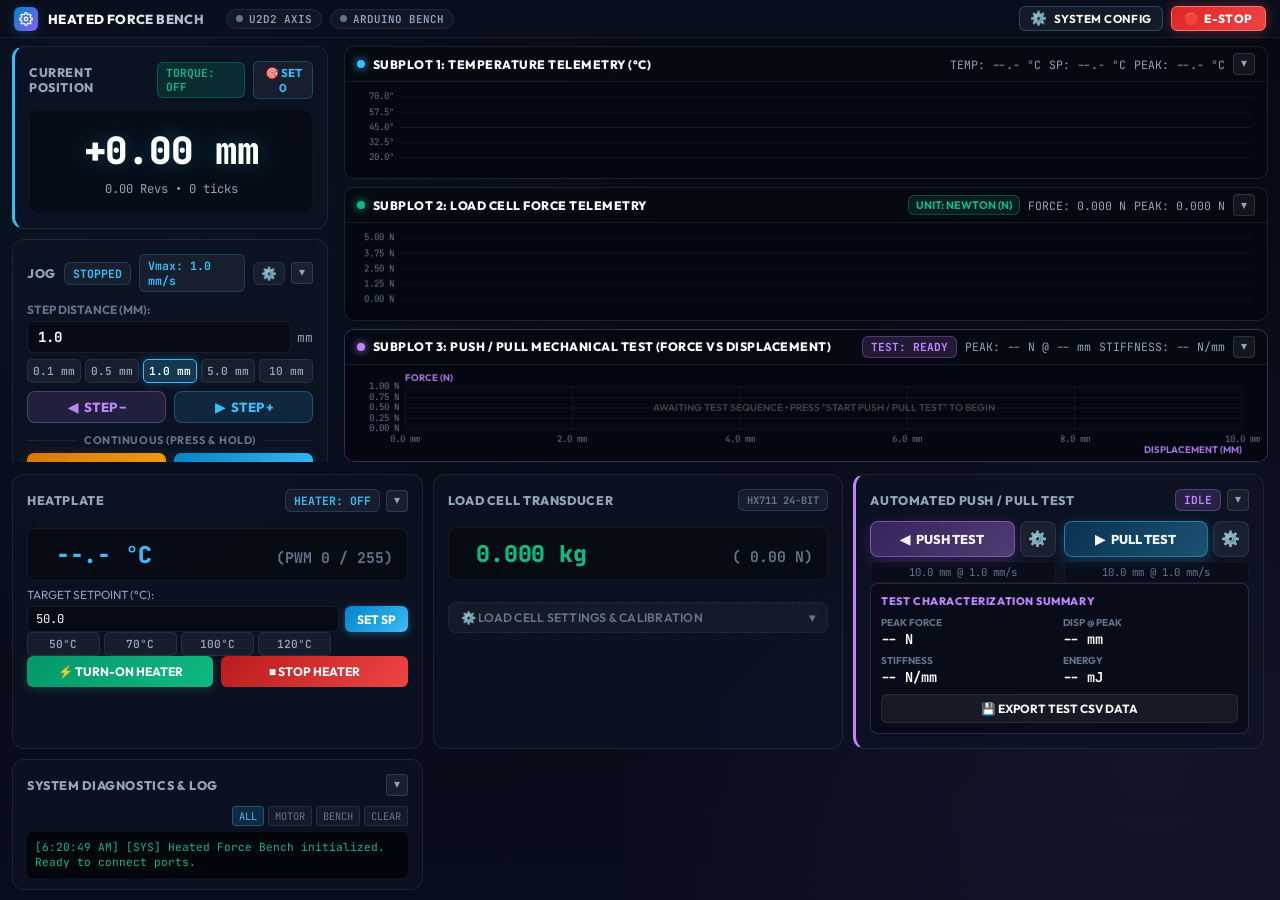
==== commit 1164049c: "feat: initialize Unified Force-Bench web application with U2D2 motor and Arduino telemetry support" ====
--- a/UnifiedForceBench/index.html
+++ b/UnifiedForceBench/index.html
@@ -3,7 +3,7 @@
 <head>
   <meta charset="UTF-8">
   <meta name="viewport" content="width=device-width, initial-scale=1.0">
-  <title>Unified Force-Bench Controller</title>
+  <title>Heated Force Bench</title>
   <meta name="description" content="Unified Web Serial hardware controller for U2D2 Robotis Dynamixel lead-screw actuator and Arduino Heated Force-Bench loadcell telemetry.">
 
   <!-- Typography: Outfit & JetBrains Mono -->
@@ -24,7 +24,7 @@
           <path d="M19.4 15a1.65 1.65 0 0 0 .33 1.82l.06.06a2 2 0 0 1 0 2.83 2 2 0 0 1-2.83 0l-.06-.06a1.65 1.65 0 0 0-1.82-.33 1.65 1.65 0 0 0-1 1.51V21a2 2 0 0 1-2 2 2 2 0 0 1-2-2v-.09A1.65 1.65 0 0 0 9 19.4a1.65 1.65 0 0 0-1.82.33l-.06.06a2 2 0 0 1-2.83 0 2 2 0 0 1 0-2.83l.06-.06a1.65 1.65 0 0 0 .33-1.82 1.65 1.65 0 0 0-1.51-1H3a2 2 0 0 1-2-2 2 2 0 0 1 2-2h.09A1.65 1.65 0 0 0 4.6 9a1.65 1.65 0 0 0-.33-1.82l-.06-.06a2 2 0 0 1 0-2.83 2 2 0 0 1 2.83 0l.06.06a1.65 1.65 0 0 0 1.82.33H9a1.65 1.65 0 0 0 1-1.51V3a2 2 0 0 1 2-2 2 2 0 0 1 2 2v.09a1.65 1.65 0 0 0 1 1.51 1.65 1.65 0 0 0 1.82-.33l.06-.06a2 2 0 0 1 2.83 0 2 2 0 0 1 0 2.83l-.06.06a1.65 1.65 0 0 0-.33 1.82V9a1.65 1.65 0 0 0 1.51 1H21a2 2 0 0 1 2 2 2 2 0 0 1-2 2h-.09a1.65 1.65 0 0 0-1.51 1z"></path>
         </svg>
       </div>
-      <span class="brand-title-compact">UNIFIED FORCE-BENCH CONTROLLER</span>
+      <span class="brand-title-compact">HEATED FORCE BENCH</span>
 
       <!-- Fast Status Indicators in Header -->
       <div class="nav-status-group">
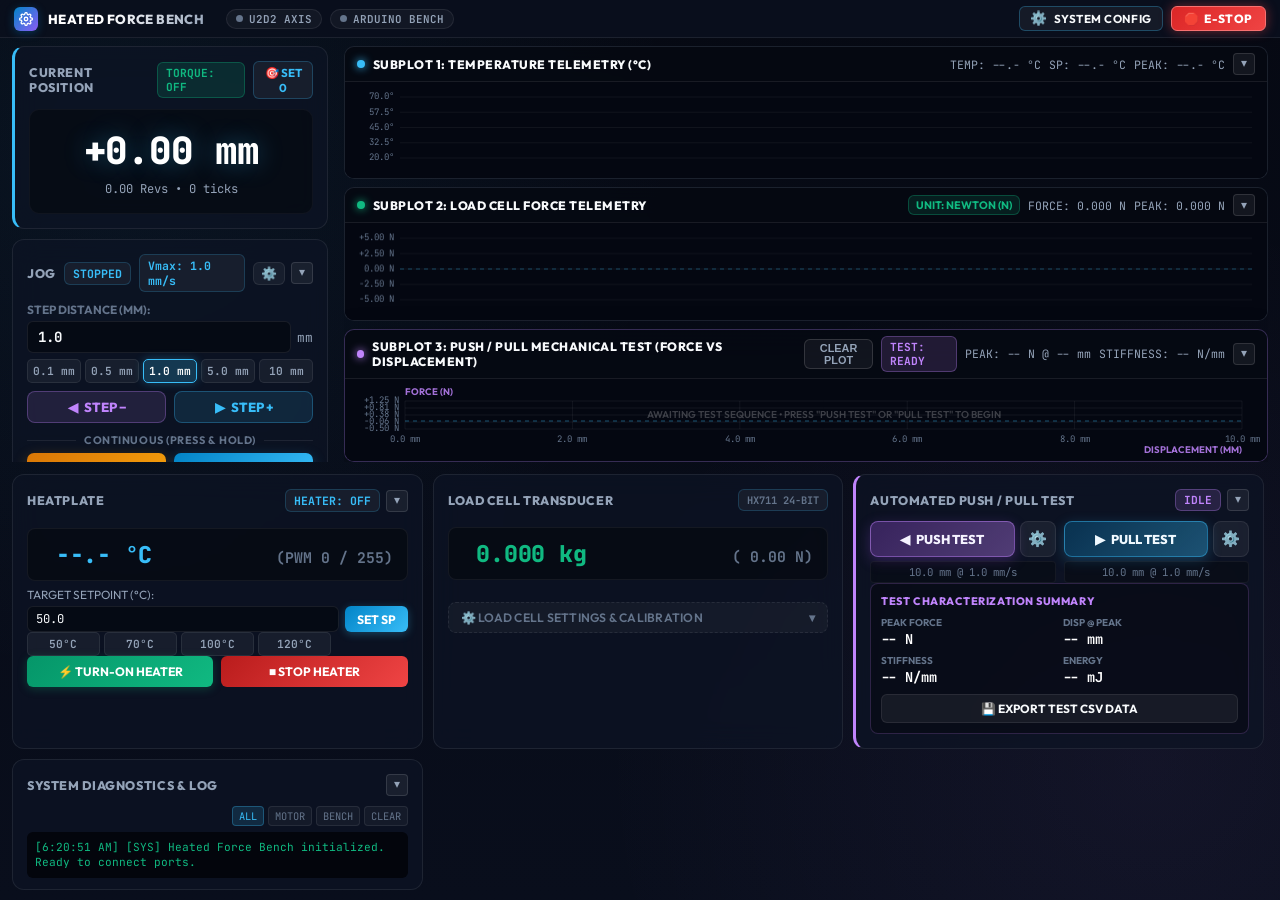
==== commit c50ed208: "feat: add unified force-bench web application interface for motor control and telemetry" ====
--- a/UnifiedForceBench/index.html
+++ b/UnifiedForceBench/index.html
@@ -226,6 +226,7 @@
             <span class="plot-name">SUBPLOT 3: PUSH / PULL MECHANICAL TEST (FORCE VS DISPLACEMENT)</span>
           </div>
           <div class="plot-meta-group">
+            <button id="btnClearPushPullPlot" class="btn-clear-plot" title="Clear Push/Pull mechanical plot data">CLEAR PLOT</button>
             <span class="badge-purple" id="badgeTestState">TEST: READY</span>
             <span class="plot-stat" id="statTestPeak">PEAK: -- N @ -- mm</span>
             <span class="plot-stat" id="statTestStiffness">STIFFNESS: -- N/mm</span>
@@ -361,7 +362,7 @@
             <div class="results-header">TEST CHARACTERIZATION SUMMARY</div>
             <div class="results-grid">
               <div class="res-item">
-                <span class="res-lbl">PEAK FORCE</span>
+                <span class="res-lbl" id="lblResPeakForce">PEAK FORCE</span>
                 <span class="res-val" id="resPeakForce">-- N</span>
               </div>
               <div class="res-item">
--- a/UnifiedForceBench/style.css
+++ b/UnifiedForceBench/style.css
@@ -914,6 +914,25 @@
 
 .btn-unit-toggle:hover {
   background: rgba(16, 185, 129, 0.22);
+}
+
+.btn-clear-plot {
+  background: rgba(255, 255, 255, 0.05);
+  border: 1px solid rgba(255, 255, 255, 0.14);
+  color: #94a3b8;
+  padding: 2px 7px;
+  font-size: 0.68rem;
+  font-weight: 700;
+  border-radius: 6px;
+  cursor: pointer;
+  transition: all 0.2s ease;
+  user-select: none;
+}
+
+.btn-clear-plot:hover {
+  background: rgba(244, 63, 94, 0.16);
+  border-color: rgba(244, 63, 94, 0.4);
+  color: #fda4af;
 }
 
 .canvas-wrapper {
